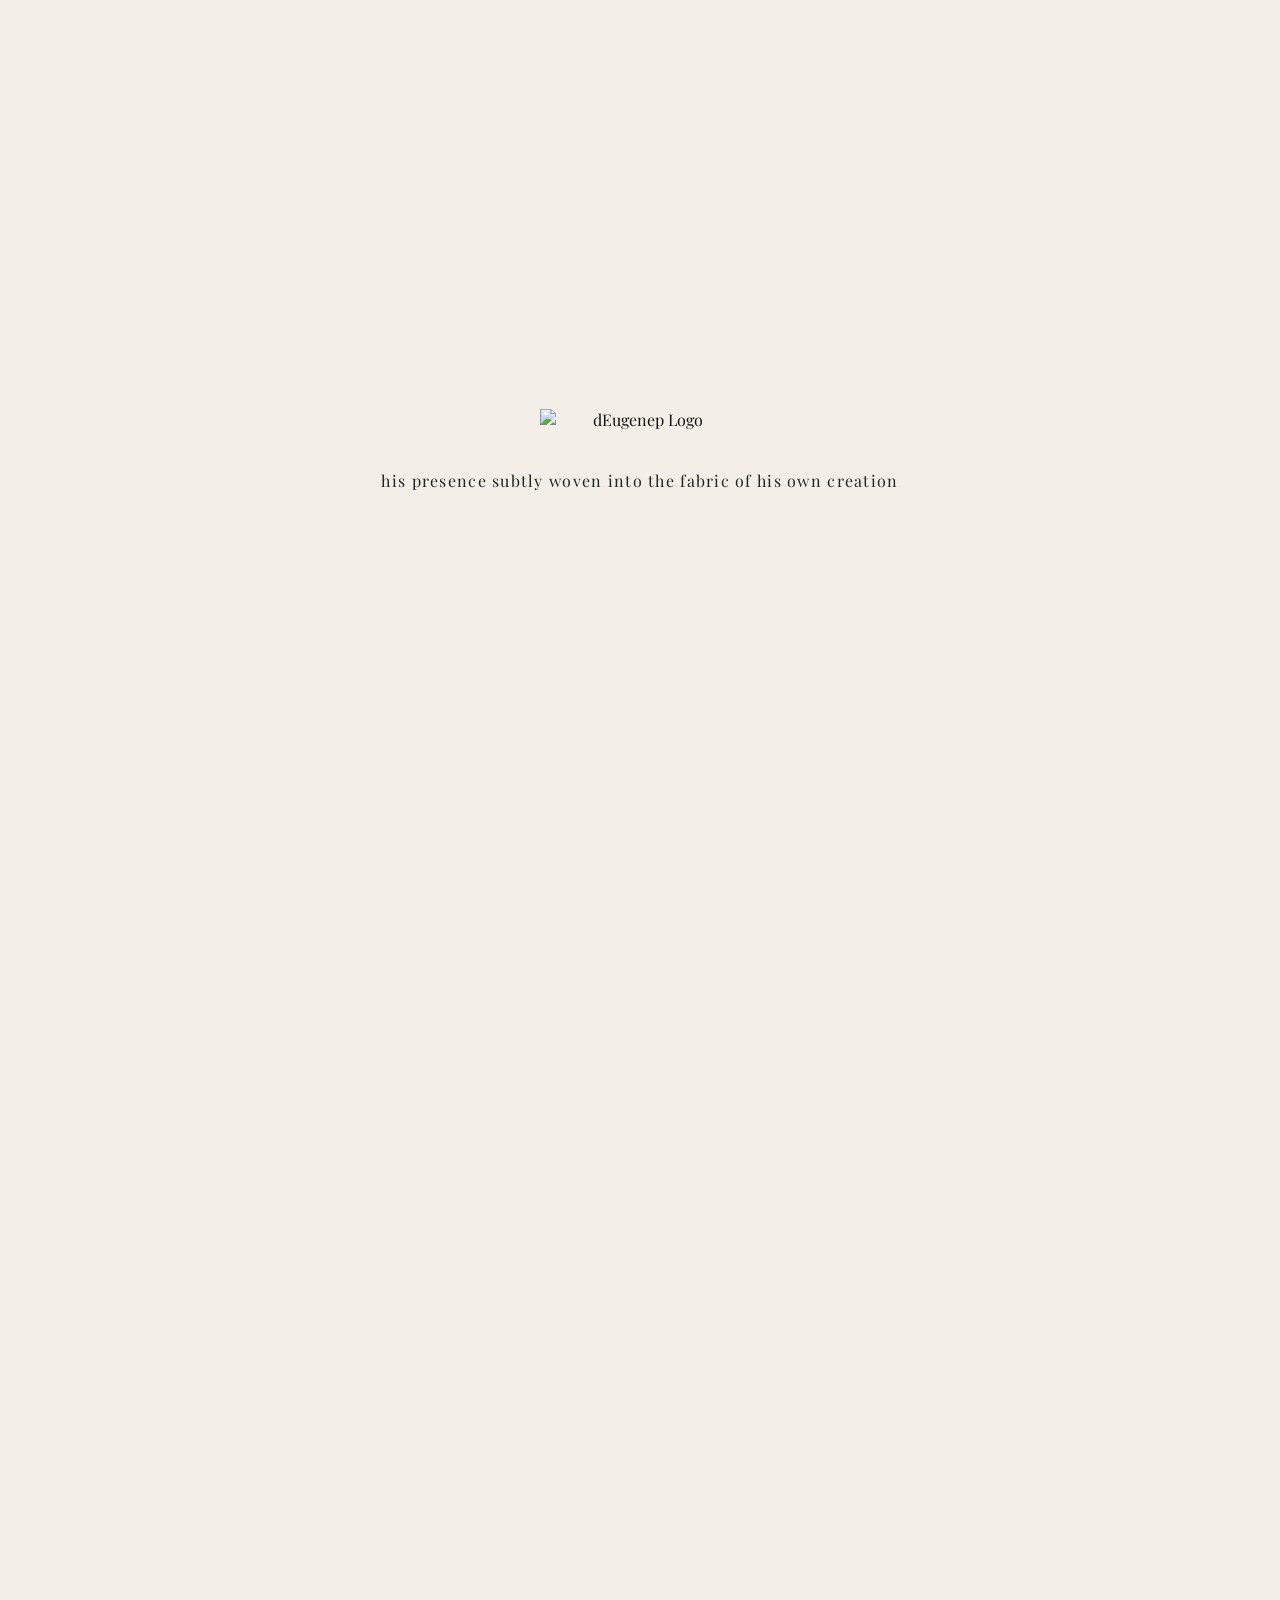
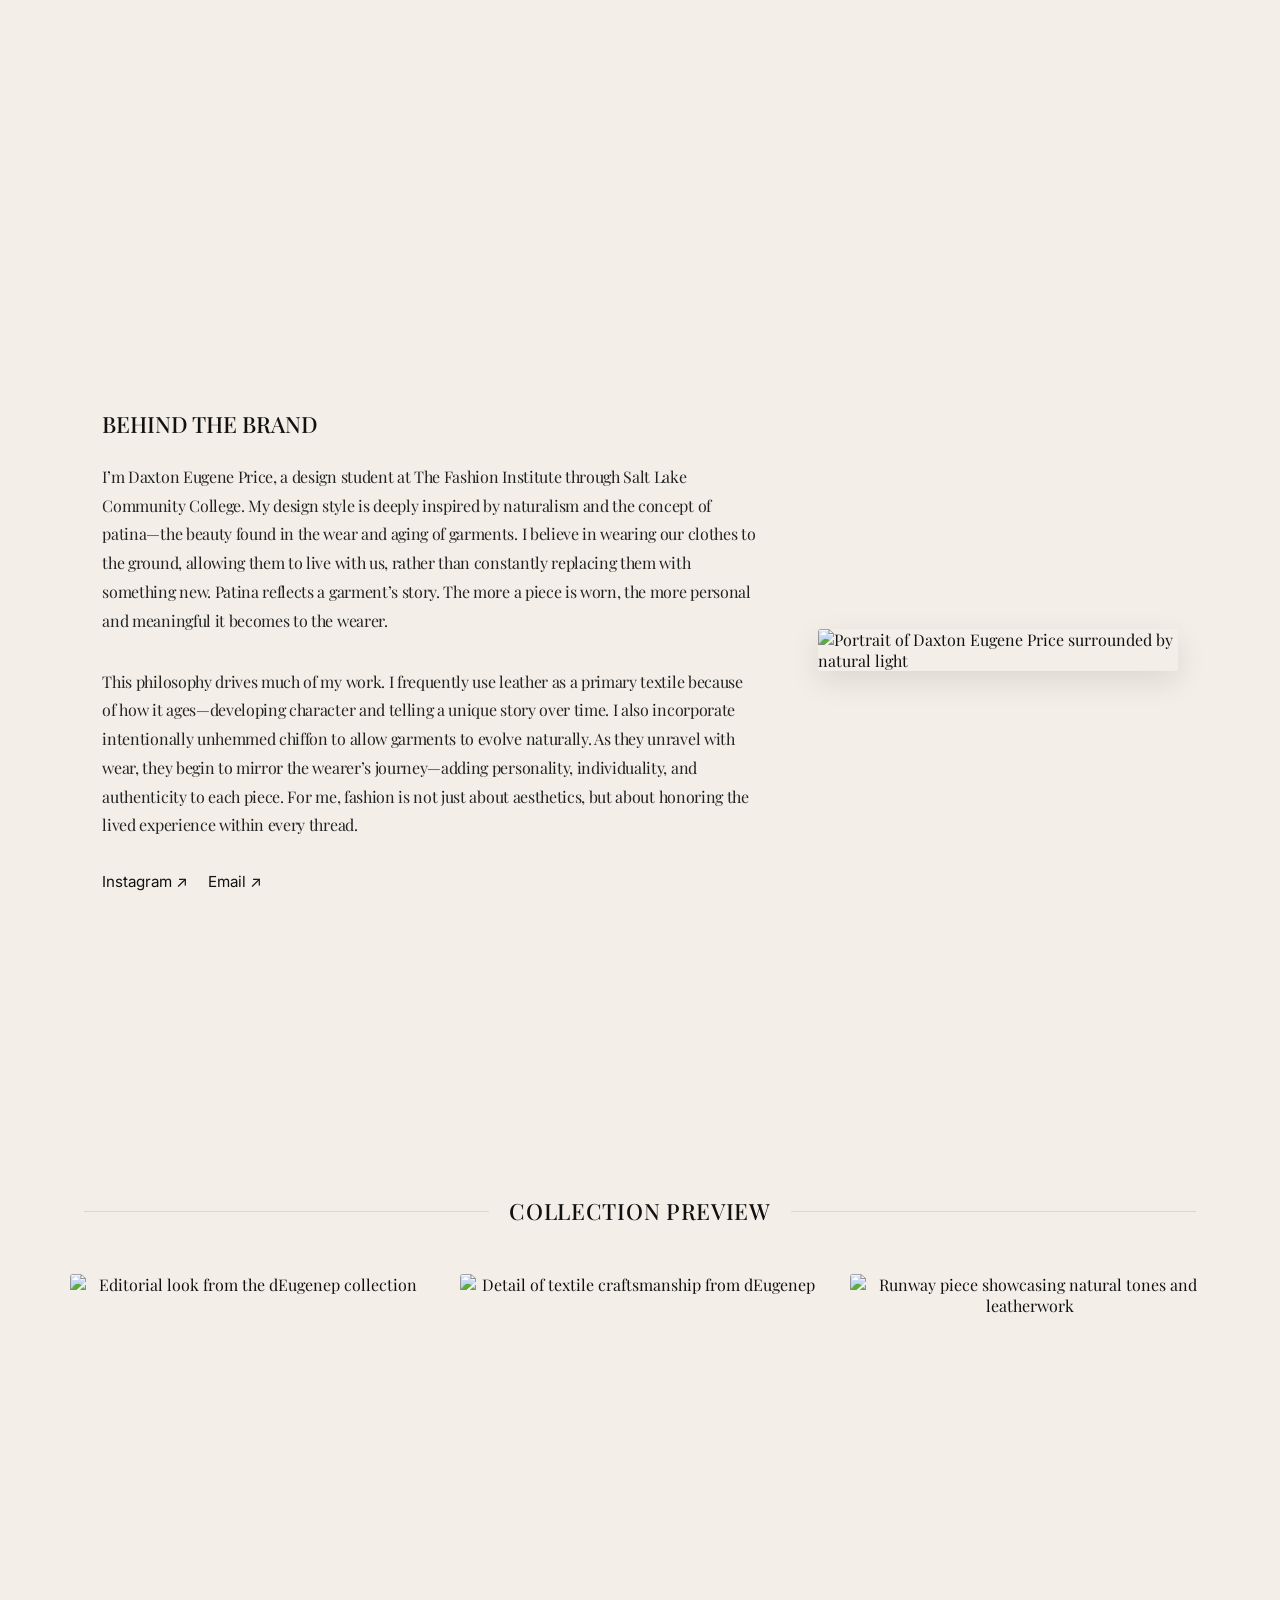
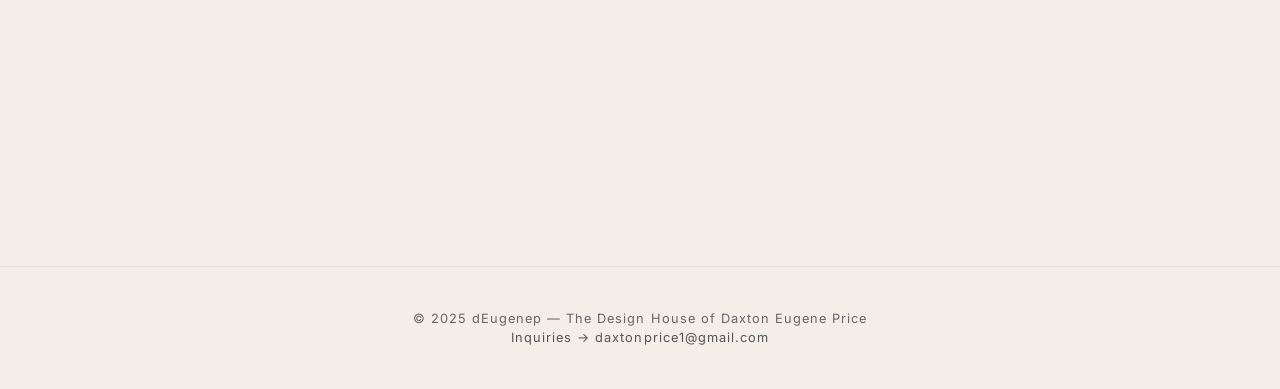
==== index.html @ 85605171 "Update root index.html with site content Updated HTML structure and added meta tags for better SEO a" ====
<!DOCTYPE html>
<html lang="en">
<head>
  <meta charset="UTF-8" />
  <meta name="viewport" content="width=device-width, initial-scale=1.0" />
  <title>dEugenep — The Design House of Daxton Eugene Price</title>
  <meta name="description" content="The design house of Daxton Eugene Price — where naturalism, craftsmanship, and the patina of time define modern fashion." />

  <!-- Load Didot-style font -->
  <link href="https://fonts.googleapis.com/css2?family=Playfair+Display:wght@400;500;600&family=Inter:wght@300;400&display=swap" rel="stylesheet">

  <style>
    * { margin: 0; padding: 0; box-sizing: border-box; scroll-behavior: smooth; }

    body {
      background-color: #f3efe8;
      color: #111;
      font-family: 'Playfair Display', serif;
      overflow-x: hidden;
    }

    section {
      width: 100%;
      display: flex;
      flex-direction: column;
      justify-content: center;
      align-items: center;
      text-align: center;
      transition: opacity 1.2s ease;
    }

    /* Floating Logo */
    .floating-logo {
      position: fixed;
      top: 25px;
      left: 40px;
      width: 70px;
      height: auto;
      opacity: 0;
      transition: opacity 1s ease;
      z-index: 50;
    }
    .floating-logo.visible { opacity: 1; }

    /* Intro Section */
    .intro {
      height: 100vh;
      background-color: #f3efe8;
      position: relative;
    }
    .logo {
      width: 200px;
      height: auto;
      margin-bottom: 2.5rem;
      opacity: 0;
      animation: fadeIn 2s ease forwards;
      animation-delay: 0.3s;
    }
    .tagline {
      font-size: 1rem;
      letter-spacing: 0.08em;
      color: #222;
      opacity: 0;
      animation: fadeIn 2s ease forwards;
      animation-delay: 1s;
      text-transform: lowercase;
    }

    @keyframes fadeIn {
      0% { opacity: 0; transform: translateY(10px); }
      100% { opacity: 1; transform: translateY(0); }
    }

    /* Scroll Arrow */
    .scroll-indicator {
      position: absolute;
      bottom: 2rem;
      font-size: 1.3rem;
      color: #888;
      opacity: 0;
      animation: arrowFade 6s ease-in-out infinite;
    }
    @keyframes arrowFade {
      0%, 100% { opacity: 0; transform: translateY(0); }
      50% { opacity: 1; transform: translateY(10px); }
    }

    /* Transition Image Section */
    .transition-photo {
      background: url('dax-1.jpeg') center/cover no-repeat fixed;
      height: 100vh;
      opacity: 0;
      animation: fadeImage 2s ease forwards;
      animation-delay: 2s;
    }
    @keyframes fadeImage {
      from { opacity: 0; }
      to { opacity: 1; }
    }

    /* Profile Section */
    .profile {
      background-color: #f3efe8;
      display: flex;
      flex-direction: row;
      justify-content: center;
      align-items: center;
      gap: 60px;
      padding: 6rem 8%;
      min-height: 100vh;
      text-align: left;
      opacity: 0;
      transform: translateY(40px);
      transition: opacity 1.2s ease, transform 1.2s ease;
    }
    .profile.visible {
      opacity: 1;
      transform: translateY(0);
    }
    .profile img {
      width: 360px;
      height: auto;
      border-radius: 3px;
      box-shadow: 0 10px 30px rgba(0,0,0,0.1);
    }
    .profile-text {
      flex: 1;
    }
    .profile h2 {
      font-weight: 500;
      font-size: 1.4rem;
      margin-bottom: 1.5rem;
      text-transform: uppercase;
    }
    .profile p {
      font-size: 1rem;
      line-height: 1.8;
      color: #222;
      max-width: 700px;
      margin-bottom: 2rem;
      letter-spacing: -0.02em;
    }

    /* Collection Preview */
    .collection {
      background-color: #f3efe8;
      padding: 6rem 4rem;
      text-align: center;
    }

    .collection-title {
      display: flex;
      align-items: center;
      justify-content: center;
      width: 100%;
      margin-bottom: 3rem;
      opacity: 0;
      transform: translateY(20px);
      transition: opacity 1s ease, transform 1s ease;
    }

    .collection-title.visible {
      opacity: 1;
      transform: translateY(0);
    }

    .collection-title::before,
    .collection-title::after {
      content: "";
      flex: 1;
      height: 1px;
      background-color: rgba(0,0,0,0.1);
      margin: 0 20px;
    }

    .collection-title h2 {
      font-weight: 500;
      font-size: 1.4rem;
      text-transform: uppercase;
      letter-spacing: 0.03em;
    }

    .collection-gallery {
      display: flex;
      gap: 30px;
      justify-content: center;
      overflow-x: auto;
      scroll-snap-type: x mandatory;
      padding-bottom: 1rem;
    }
    .collection-gallery::-webkit-scrollbar {
      display: none;
    }
    .collection-gallery img {
      width: 360px;
      height: 480px;
      object-fit: cover;
      border-radius: 3px;
      scroll-snap-align: start;
      transition: transform 0.6s ease, box-shadow 0.6s ease;
    }
    .collection-gallery img:hover {
      transform: scale(1.02);
      box-shadow: 0 10px 25px rgba(0,0,0,0.15);
    }

    /* Links */
    .links {
      margin-top: 1rem;
      font-family: 'Inter', sans-serif;
      font-size: 0.95rem;
    }
    .links a {
      color: #111;
      text-decoration: none;
      margin-right: 1rem;
      position: relative;
      padding-bottom: 2px;
      transition: color 0.3s ease;
    }
    .links a::after {
      content: "";
      position: absolute;
      left: 0;
      bottom: 0;
      width: 0%;
      height: 1px;
      background-color: #111;
      transition: width 0.4s ease;
    }
    .links a:hover::after {
      width: 100%;
    }

    /* Footer */
    footer {
      text-align: center;
      font-size: 0.8rem;
      color: #666;
      padding: 2.5rem 0;
      font-family: 'Inter', sans-serif;
      letter-spacing: 0.08em;
      border-top: 1px solid rgba(0,0,0,0.05);
    }
    footer p {
      margin: 4px 0;
    }

    @media (max-width: 800px) {
      .profile {
        flex-direction: column;
        text-align: center;
      }
      .profile img {
        width: 70%;
        margin-bottom: 2rem;
      }
      .collection-gallery img {
        width: 280px;
        height: 380px;
      }
    }
  </style>
</head>

<body>

  <!-- Floating Logo -->
  <img src="deugenep-logo.png" alt="dEugenep Logo" class="floating-logo" id="floatingLogo" />

  <!-- Intro -->
  <section class="intro">
    <img src="deugenep-logo.png" alt="dEugenep Logo" class="logo" />
    <p class="tagline">his presence subtly woven into the fabric of his own creation</p>
    <div class="scroll-indicator">↓</div>
  </section>

  <!-- Transition Image -->
  <section class="transition-photo"></section>

  <!-- Profile -->
  <section class="profile" id="profileSection">
    <div class="profile-text">
      <h2>Behind the Brand</h2>
      <p>
        I’m Daxton Eugene Price, a design student at The Fashion Institute through Salt Lake Community College. My design style is deeply inspired by naturalism and the concept of patina—the beauty found in the wear and aging of garments. I believe in wearing our clothes to the ground, allowing them to live with us, rather than constantly replacing them with something new. Patina reflects a garment’s story. The more a piece is worn, the more personal and meaningful it becomes to the wearer.
      </p>
      <p>
        This philosophy drives much of my work. I frequently use leather as a primary textile because of how it ages—developing character and telling a unique story over time. I also incorporate intentionally unhemmed chiffon to allow garments to evolve naturally. As they unravel with wear, they begin to mirror the wearer’s journey—adding personality, individuality, and authenticity to each piece. For me, fashion is not just about aesthetics, but about honoring the lived experience within every thread.
      </p>
      <div class="links">
        <a href="https://www.instagram.com/deugenep/" target="_blank">Instagram ↗</a>
        <a href="mailto:daxtonprice1@gmail.com">Email ↗</a>
      </div>
    </div>
    <img src="dax-2.jpg" alt="Portrait of Daxton Eugene Price surrounded by natural light" />
  </section>

  <!-- Collection Preview -->
  <section class="collection">
    <div class="collection-title" id="collectionTitle">
      <h2>Collection Preview</h2>
    </div>
    <div class="collection-gallery">
      <img src="collection1.jpg" alt="Editorial look from the dEugenep collection" />
      <img src="collection2.jpg" alt="Detail of textile craftsmanship from dEugenep" />
      <img src="collection3.jpg" alt="Runway piece showcasing natural tones and leatherwork" />
    </div>
  </section>

  <!-- Footer -->
  <footer>
    <p>© 2025 dEugenep — The Design House of Daxton Eugene Price</p>
    <p><a href="mailto:daxtonprice1@gmail.com" style="color:#555; text-decoration:none;">Inquiries → daxtonprice1@gmail.com</a></p>
  </footer>

  <script>
    const floatingLogo = document.getElementById('floatingLogo');
    const profileSection = document.getElementById('profileSection');
    const collectionTitle = document.getElementById('collectionTitle');

    window.addEventListener('scroll', () => {
      if (window.scrollY > window.innerHeight * 0.6) {
        floatingLogo.classList.add('visible');
      } else {
        floatingLogo.classList.remove('visible');
      }

      const rect = profileSection.getBoundingClientRect();
      if (rect.top < window.innerHeight - 150) {
        profileSection.classList.add('visible');
      }

      const collectionRect = collectionTitle.getBoundingClientRect();
      if (collectionRect.top < window.innerHeight - 150) {
        collectionTitle.classList.add('visible');
      }
    });
  </script>

</body>
</html>
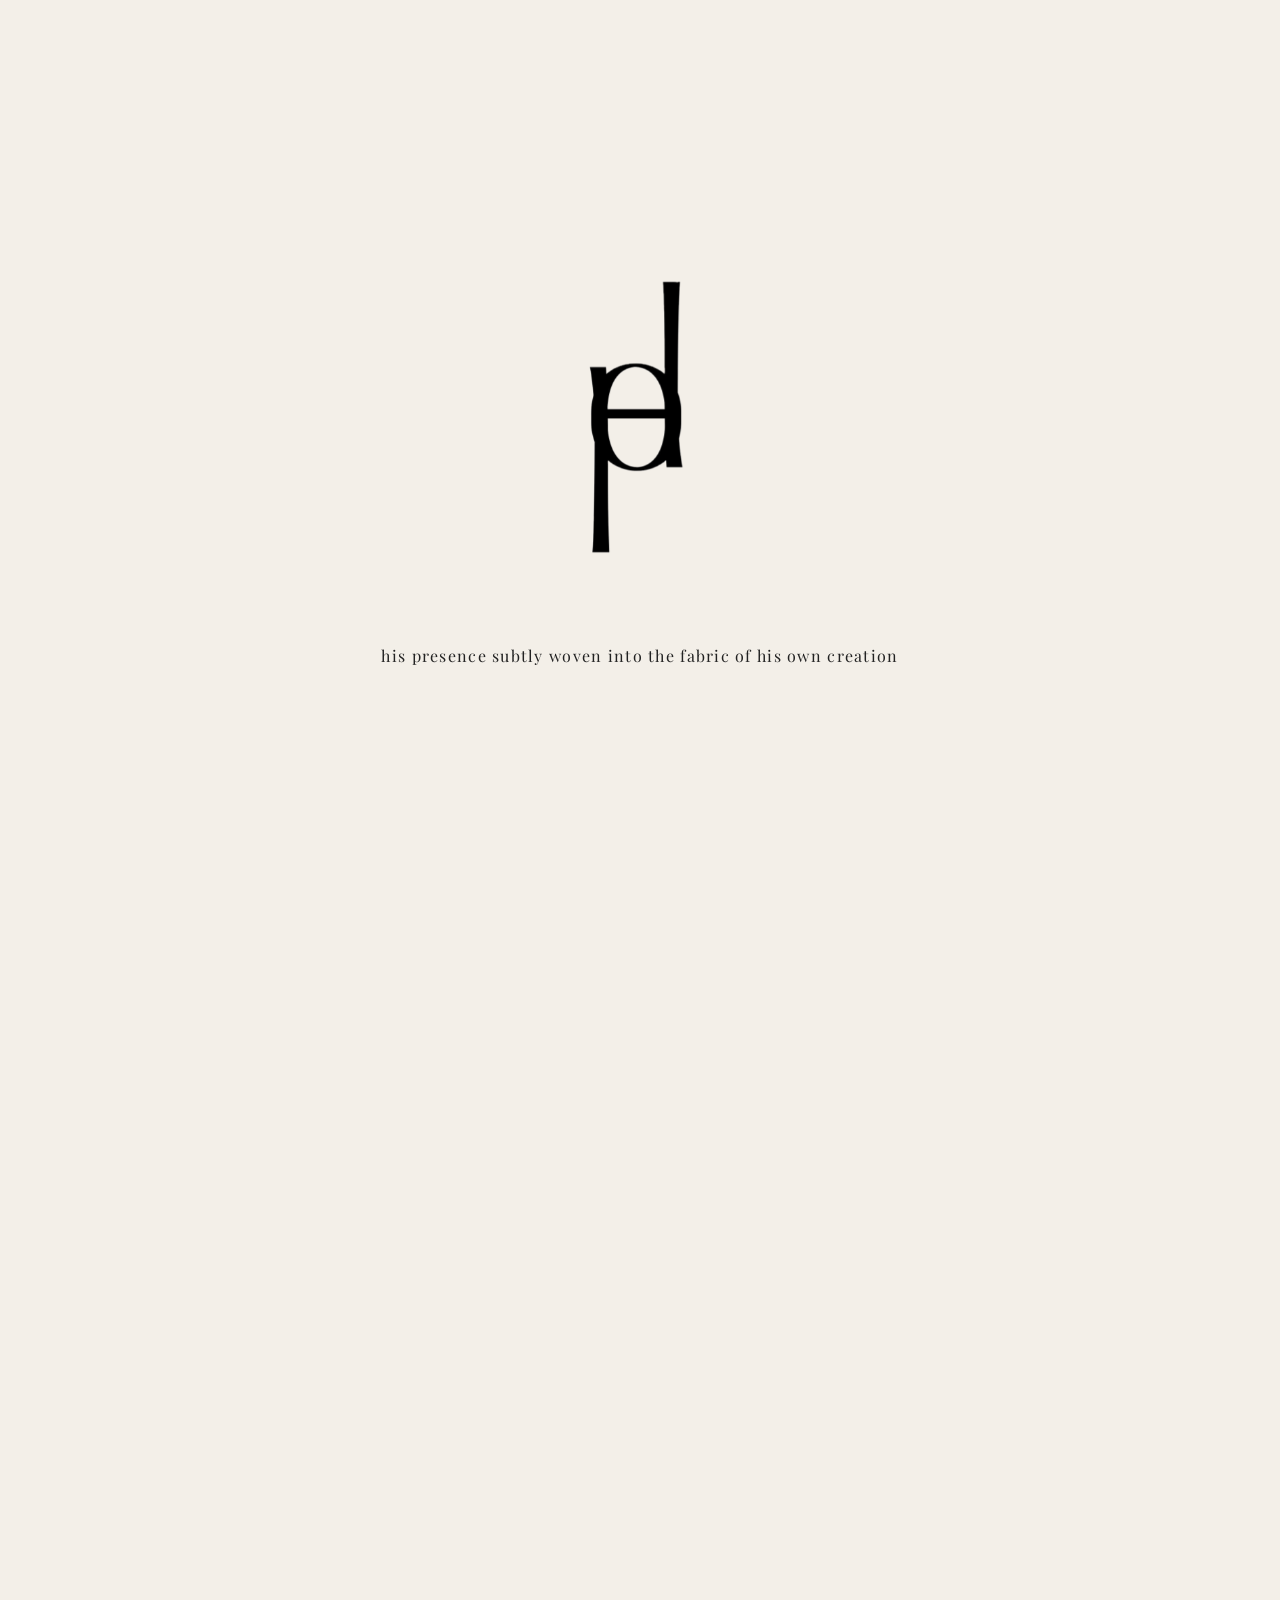
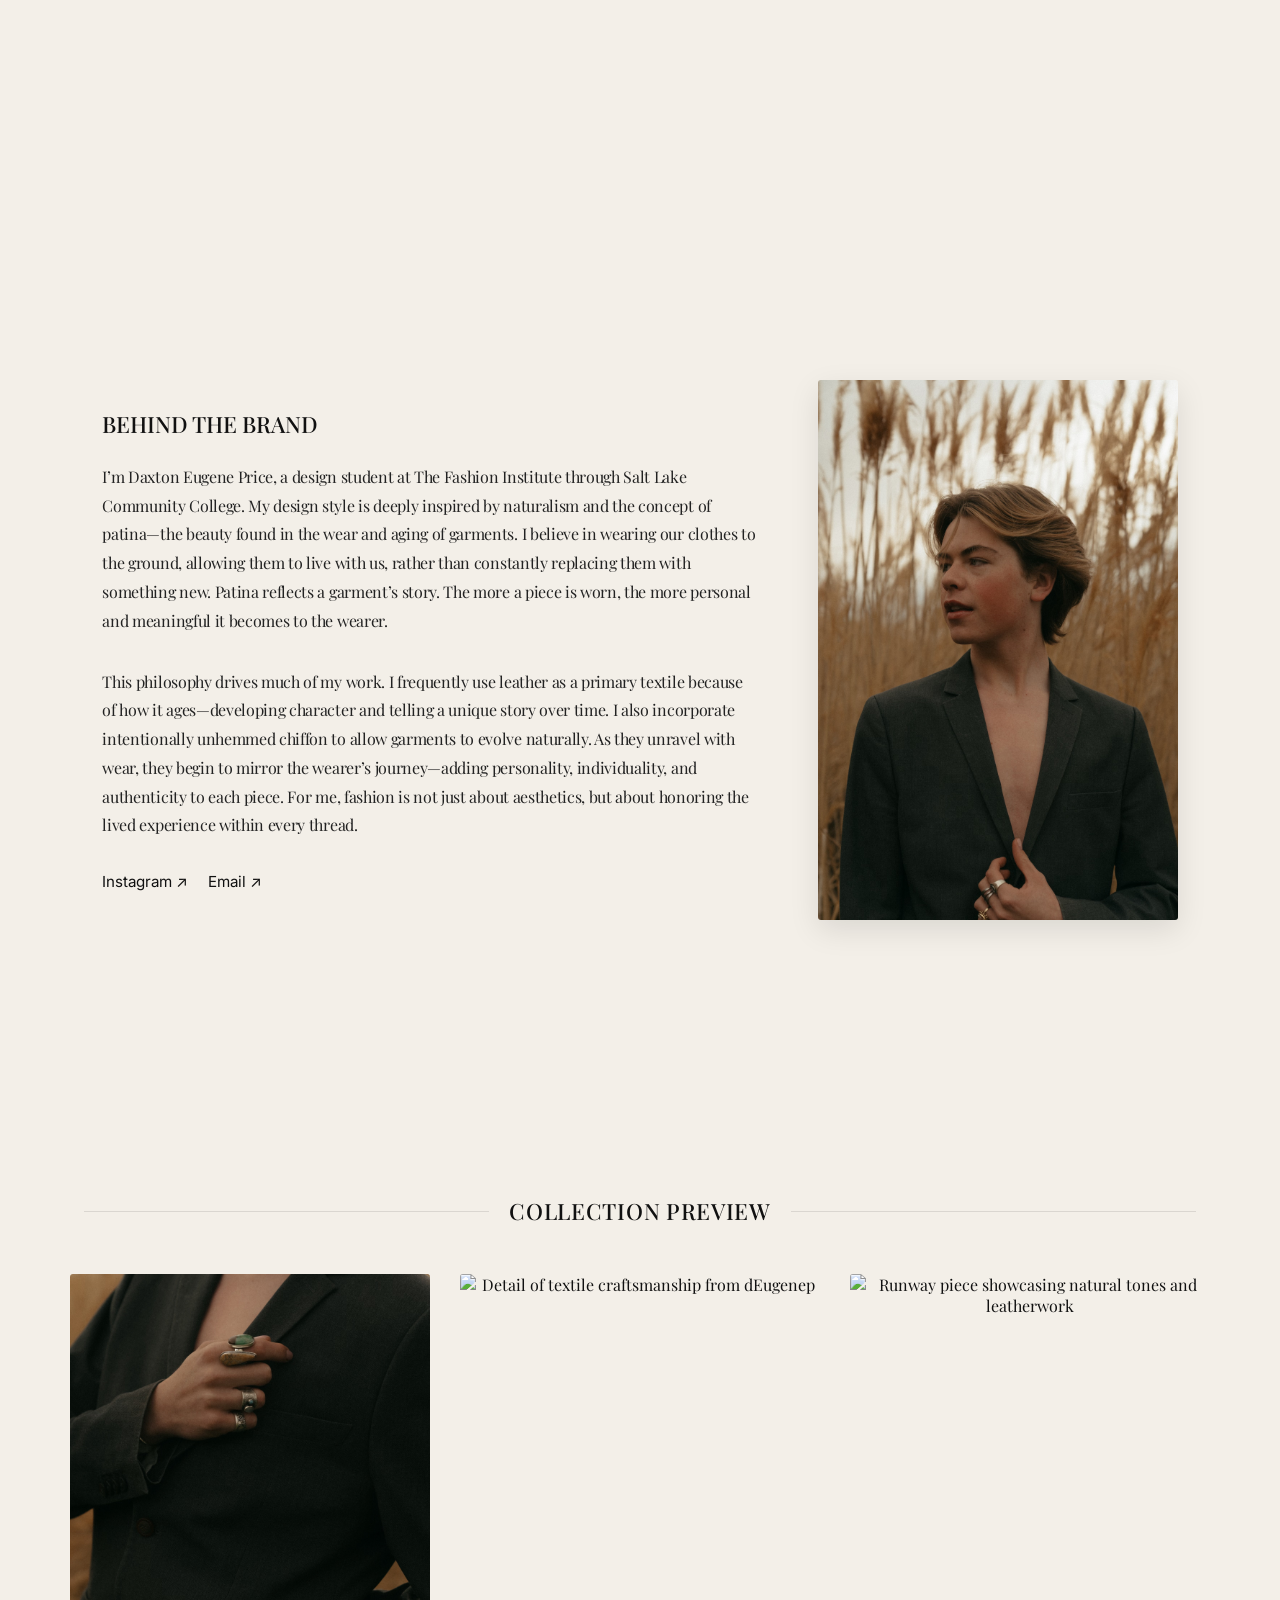
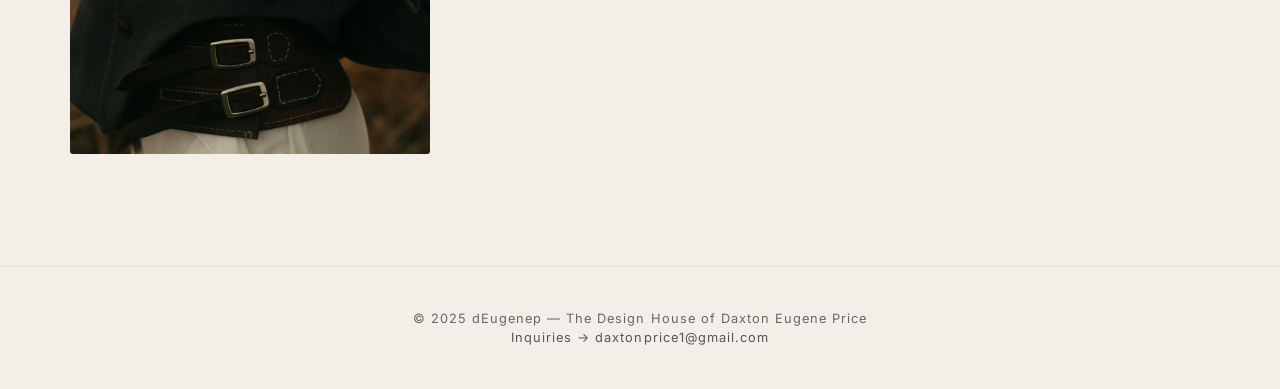
==== commit f67dbe0d: "Update image paths to include 'deugenep/' prefix" ====
--- a/index.html
+++ b/index.html
@@ -87,7 +87,7 @@
 
     /* Transition Image Section */
     .transition-photo {
-      background: url('dax-1.jpeg') center/cover no-repeat fixed;
+      background: url('deugenep/dax-1.jpeg') center/cover no-repeat fixed;
       height: 100vh;
       opacity: 0;
       animation: fadeImage 2s ease forwards;
@@ -266,11 +266,11 @@
 <body>
 
   <!-- Floating Logo -->
-  <img src="deugenep-logo.png" alt="dEugenep Logo" class="floating-logo" id="floatingLogo" />
+  <img src="deugenep/deugenep-logo.png" alt="dEugenep Logo" class="floating-logo" id="floatingLogo" />
 
   <!-- Intro -->
   <section class="intro">
-    <img src="deugenep-logo.png" alt="dEugenep Logo" class="logo" />
+    <img src="deugenep/deugenep-logo.png" alt="dEugenep Logo" class="logo" />
     <p class="tagline">his presence subtly woven into the fabric of his own creation</p>
     <div class="scroll-indicator">↓</div>
   </section>
@@ -293,7 +293,7 @@
         <a href="mailto:daxtonprice1@gmail.com">Email ↗</a>
       </div>
     </div>
-    <img src="dax-2.jpg" alt="Portrait of Daxton Eugene Price surrounded by natural light" />
+    <img src="deugenep/dax-2.jpg" alt="Portrait of Daxton Eugene Price surrounded by natural light" />
   </section>
 
   <!-- Collection Preview -->
@@ -302,9 +302,9 @@
       <h2>Collection Preview</h2>
     </div>
     <div class="collection-gallery">
-      <img src="collection1.jpg" alt="Editorial look from the dEugenep collection" />
-      <img src="collection2.jpg" alt="Detail of textile craftsmanship from dEugenep" />
-      <img src="collection3.jpg" alt="Runway piece showcasing natural tones and leatherwork" />
+      <img src="deugenep/collection1.jpg" alt="Editorial look from the dEugenep collection" />
+      <img src="deugenep/" alt="Detail of textile craftsmanship from dEugenep" />
+      <img src="deugenep/collection3.jpg" alt="Runway piece showcasing natural tones and leatherwork" />
     </div>
   </section>
 
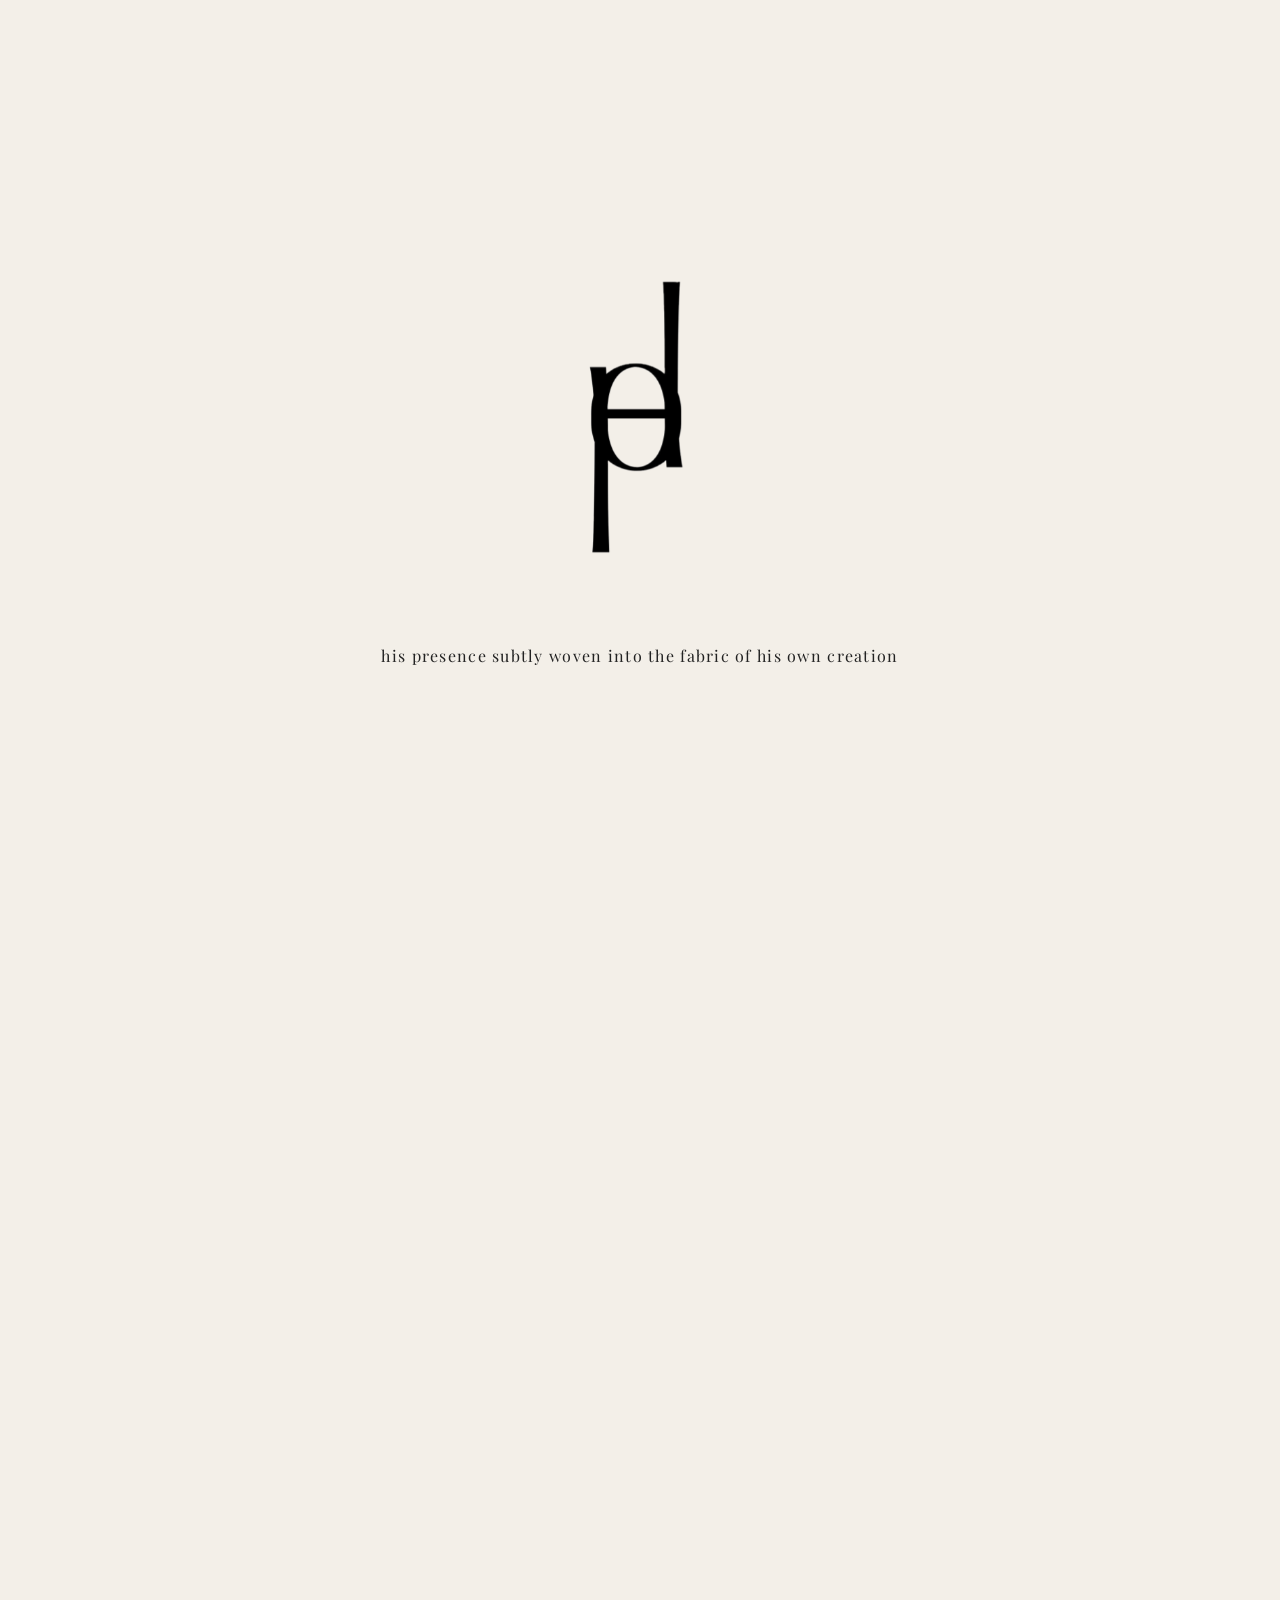
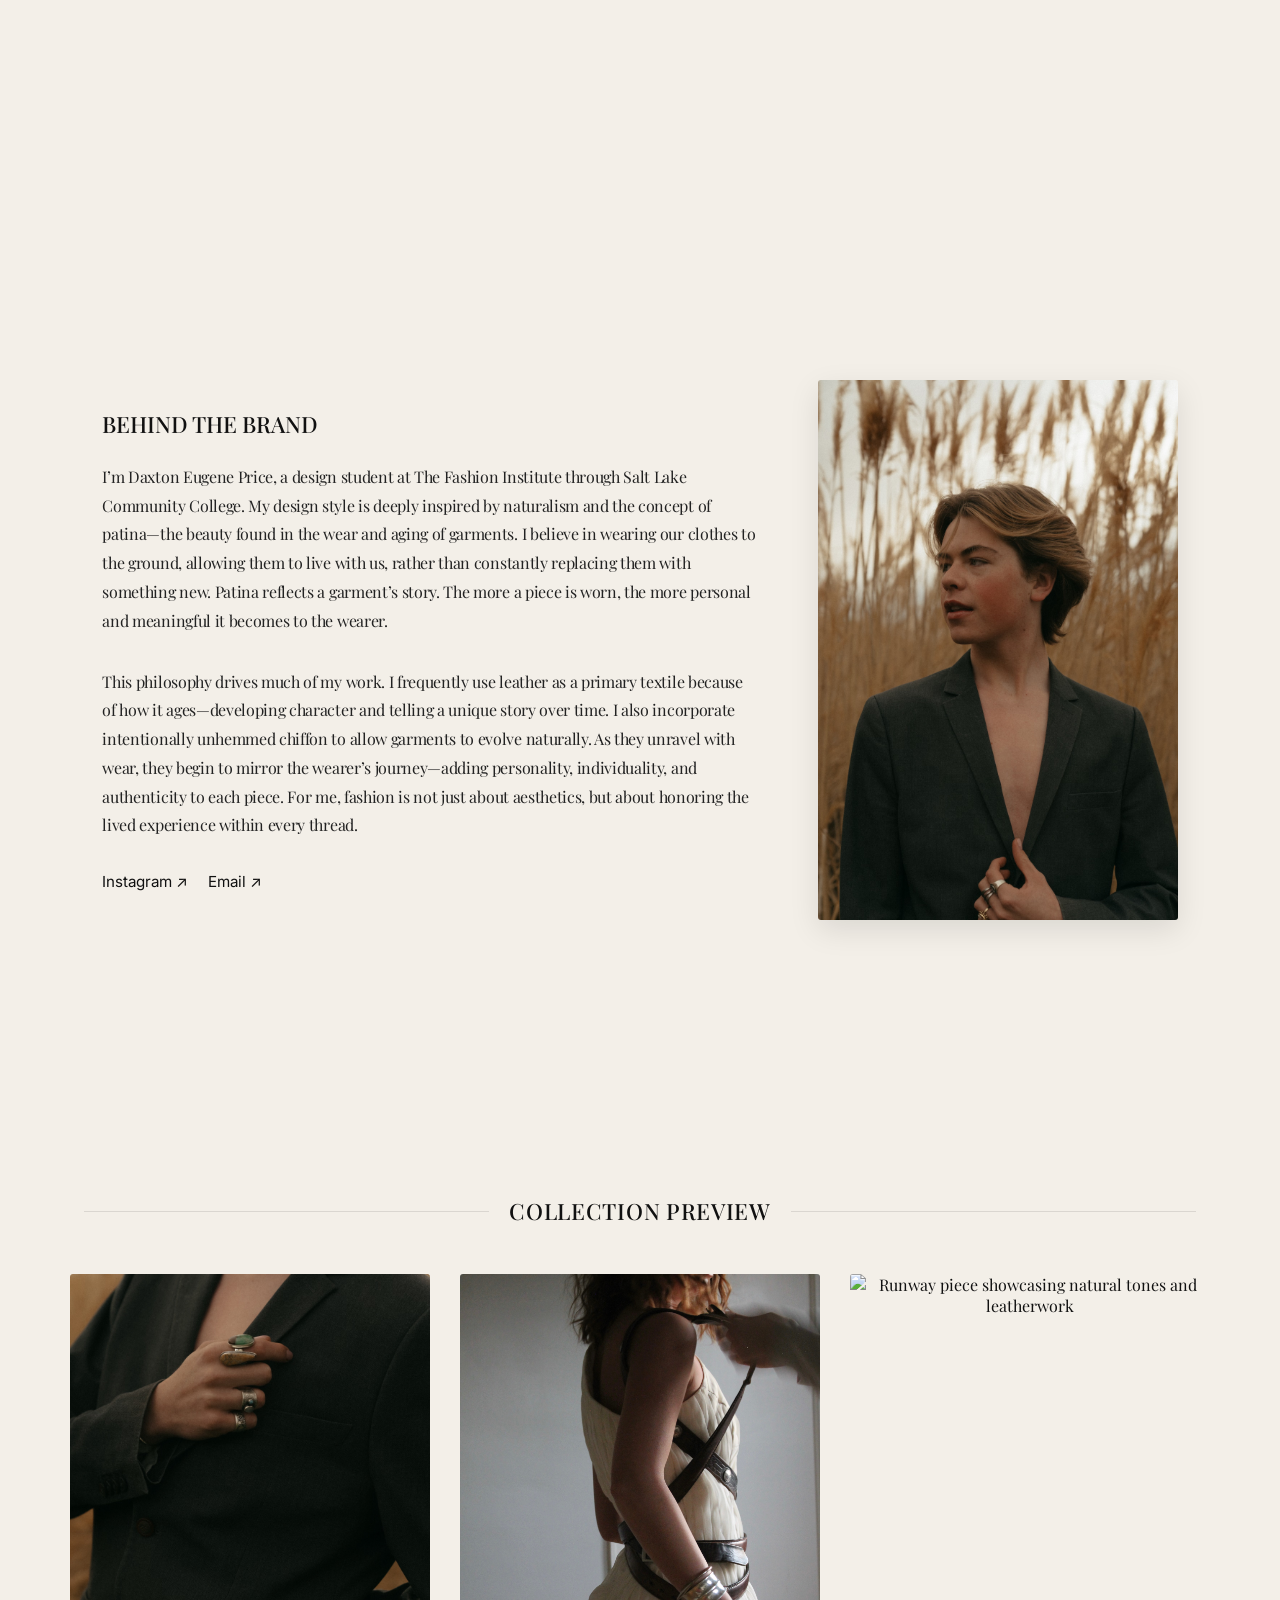
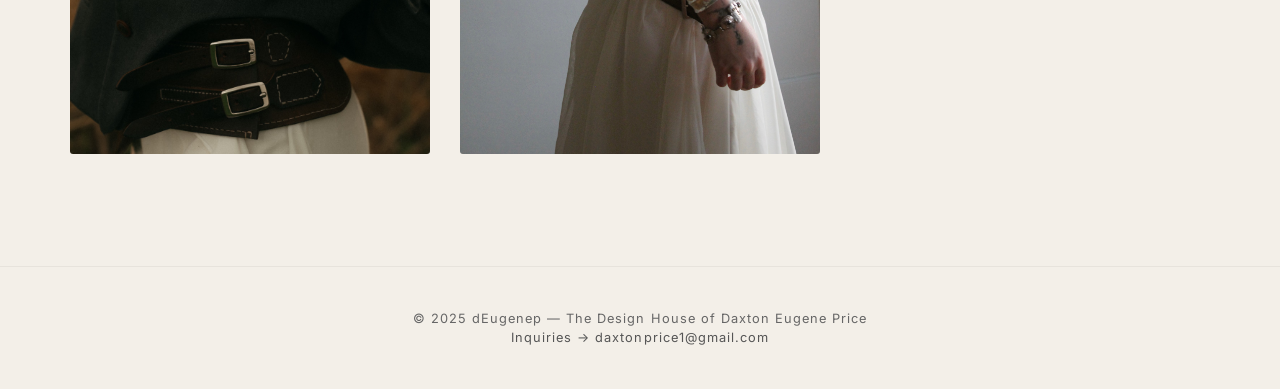
==== commit 93e5a774: "Fix image paths and update root index.html" ====
--- a/index.html
+++ b/index.html
@@ -303,7 +303,7 @@
     </div>
     <div class="collection-gallery">
       <img src="deugenep/collection1.jpg" alt="Editorial look from the dEugenep collection" />
-      <img src="deugenep/" alt="Detail of textile craftsmanship from dEugenep" />
+      <img src="deugenep/collection2.jpg" alt="Detail of textile craftsmanship from dEugenep" />
       <img src="deugenep/collection3.jpg" alt="Runway piece showcasing natural tones and leatherwork" />
     </div>
   </section>
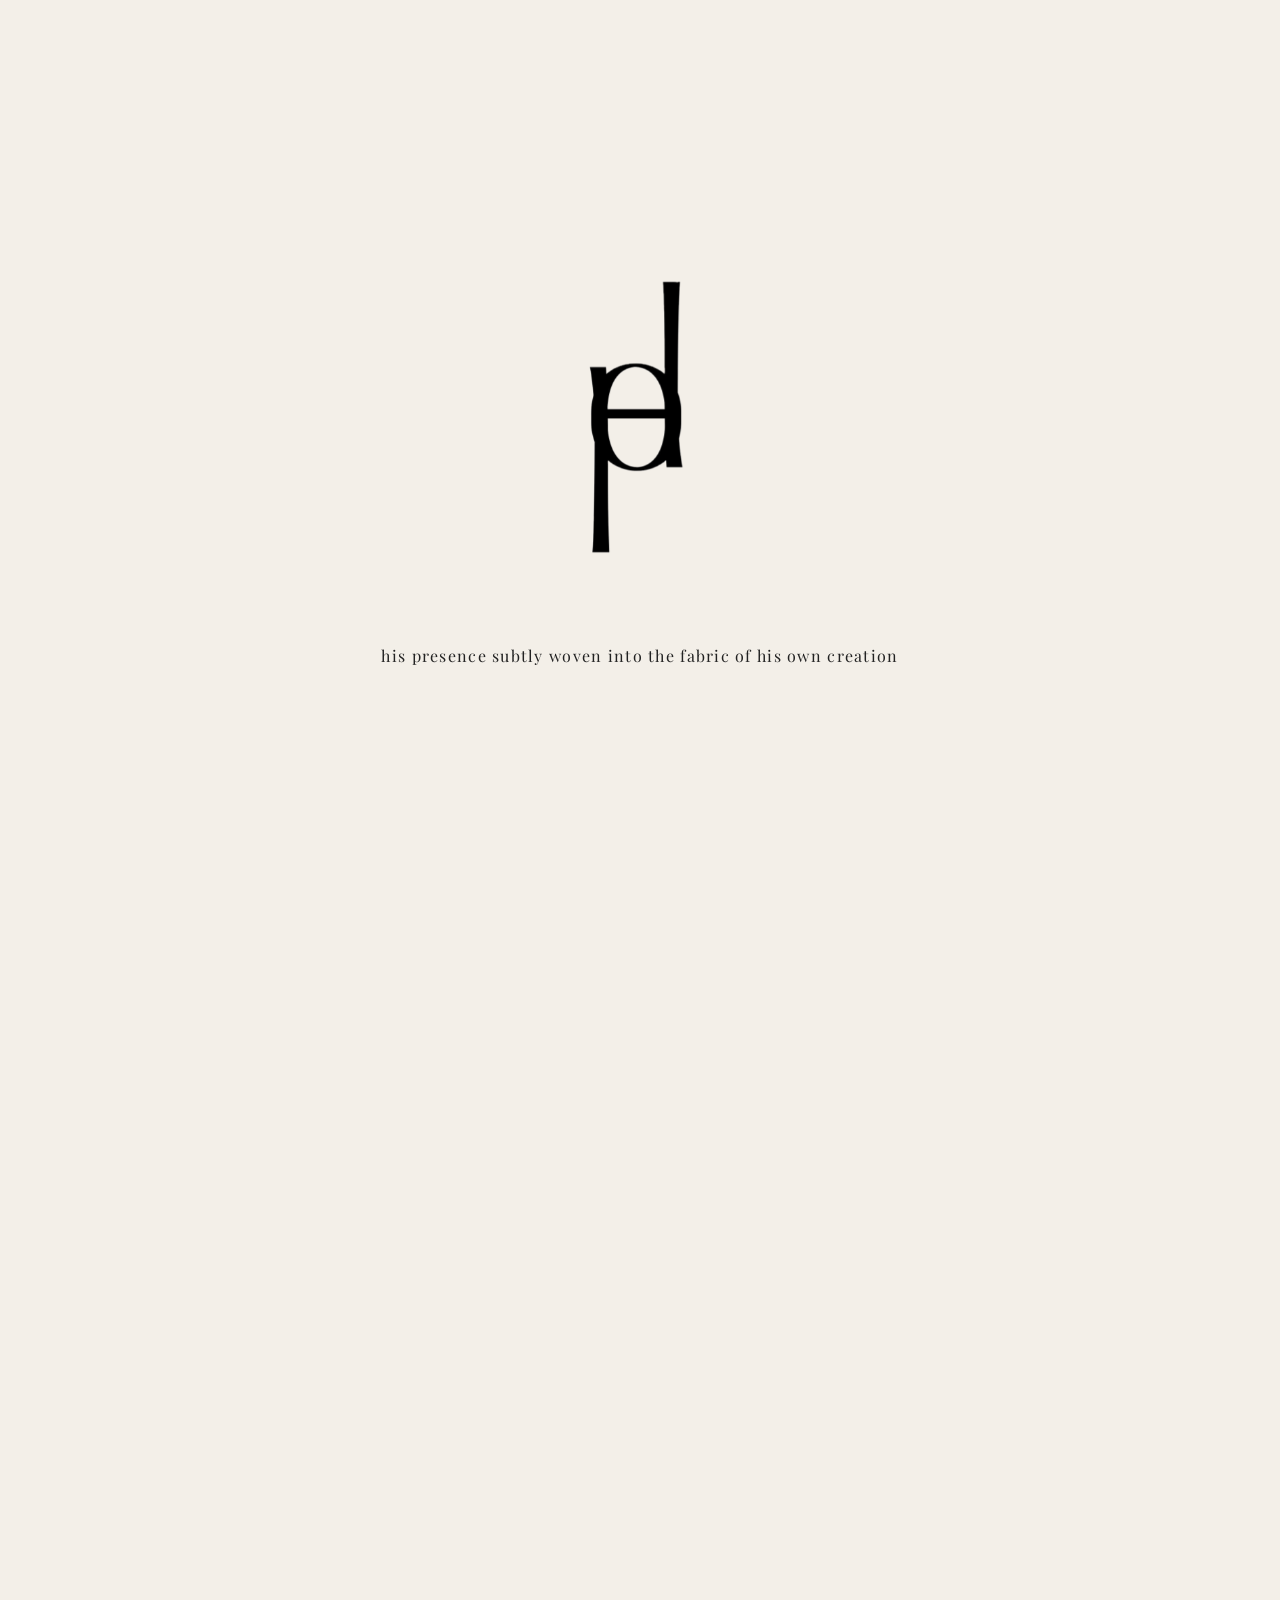
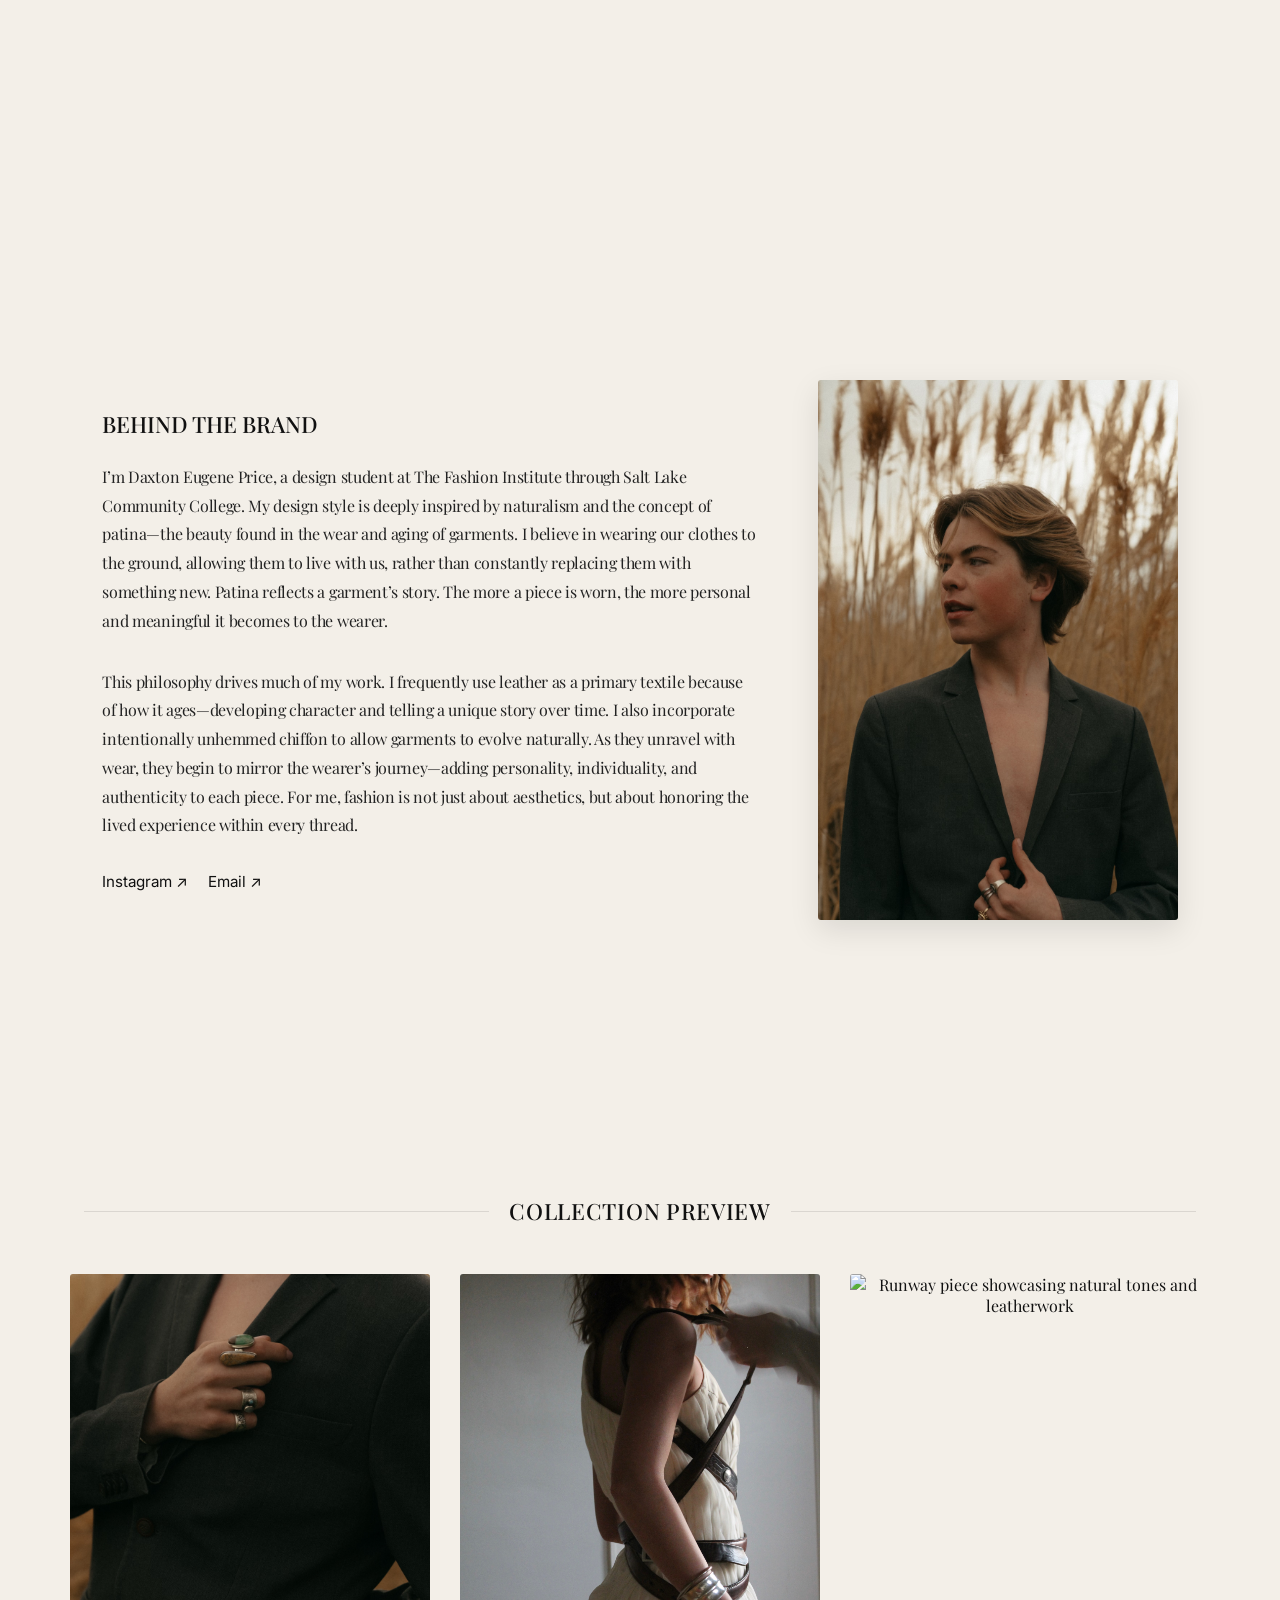
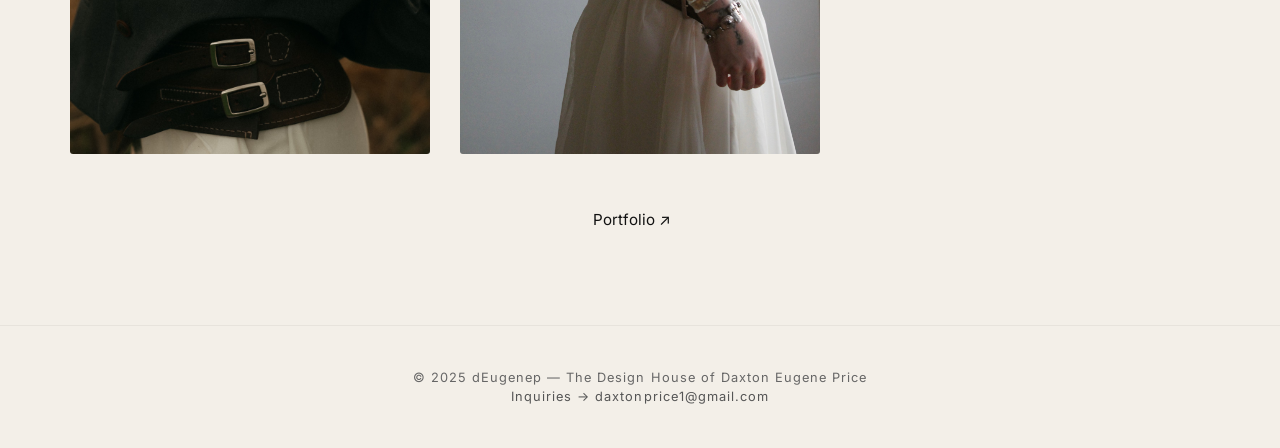
==== commit fcd11b29: "Add portfolio link to index.html" ====
--- a/index.html
+++ b/index.html
@@ -306,6 +306,13 @@
       <img src="deugenep/collection2.jpg" alt="Detail of textile craftsmanship from dEugenep" />
       <img src="deugenep/collection3.jpg" alt="Runway piece showcasing natural tones and leatherwork" />
     </div>
+    <div class="links" style="margin-top: 2.5rem;">
+  <a href="https://www.canva.com/design/DAG7jMgkJzU/nuHQ1za8_4TUCc5YUQ79lA/view?utm_content=DAG7jMgkJzU&utm_campaign=designshare&utm_medium=link2&utm_source=uniquelinks&utlId=h201fb4d1cc"
+     target="_blank"
+     rel="noopener noreferrer">
+    Portfolio ↗
+  </a>
+</div>
   </section>
 
   <!-- Footer -->
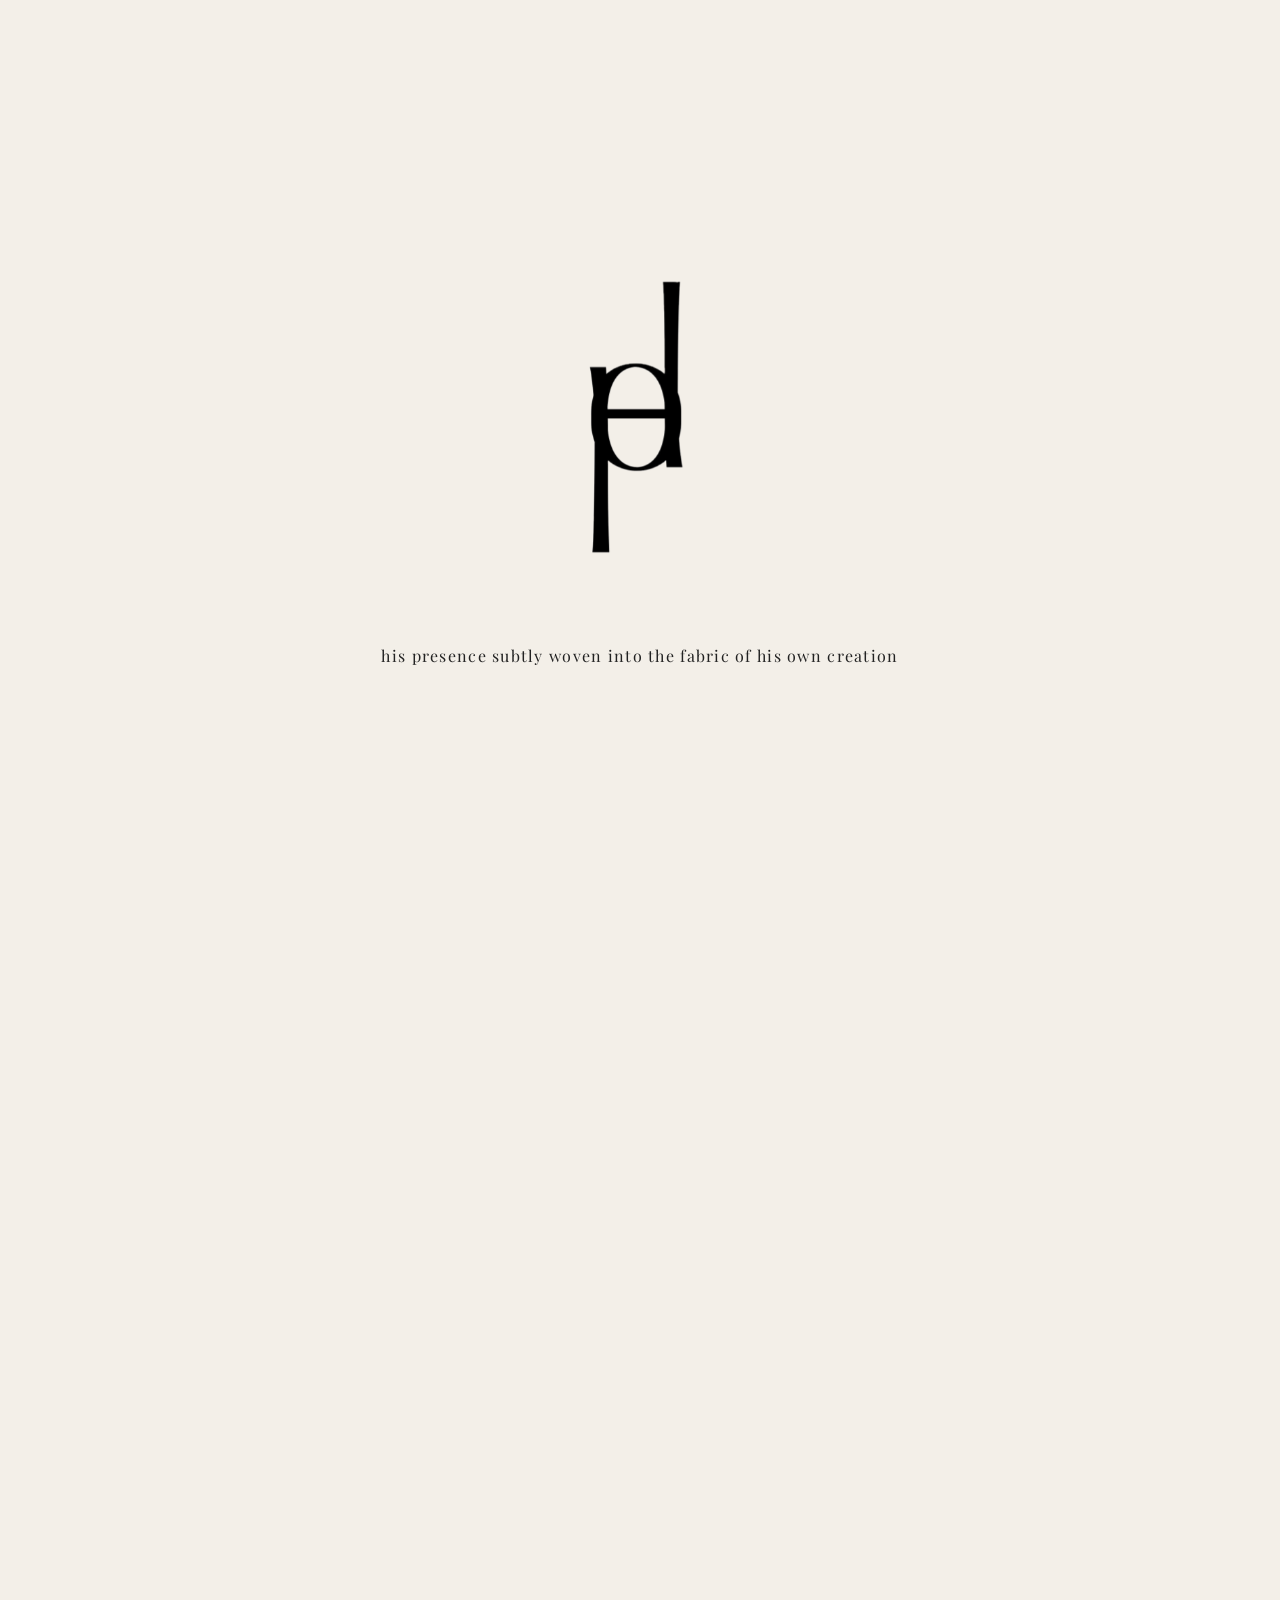
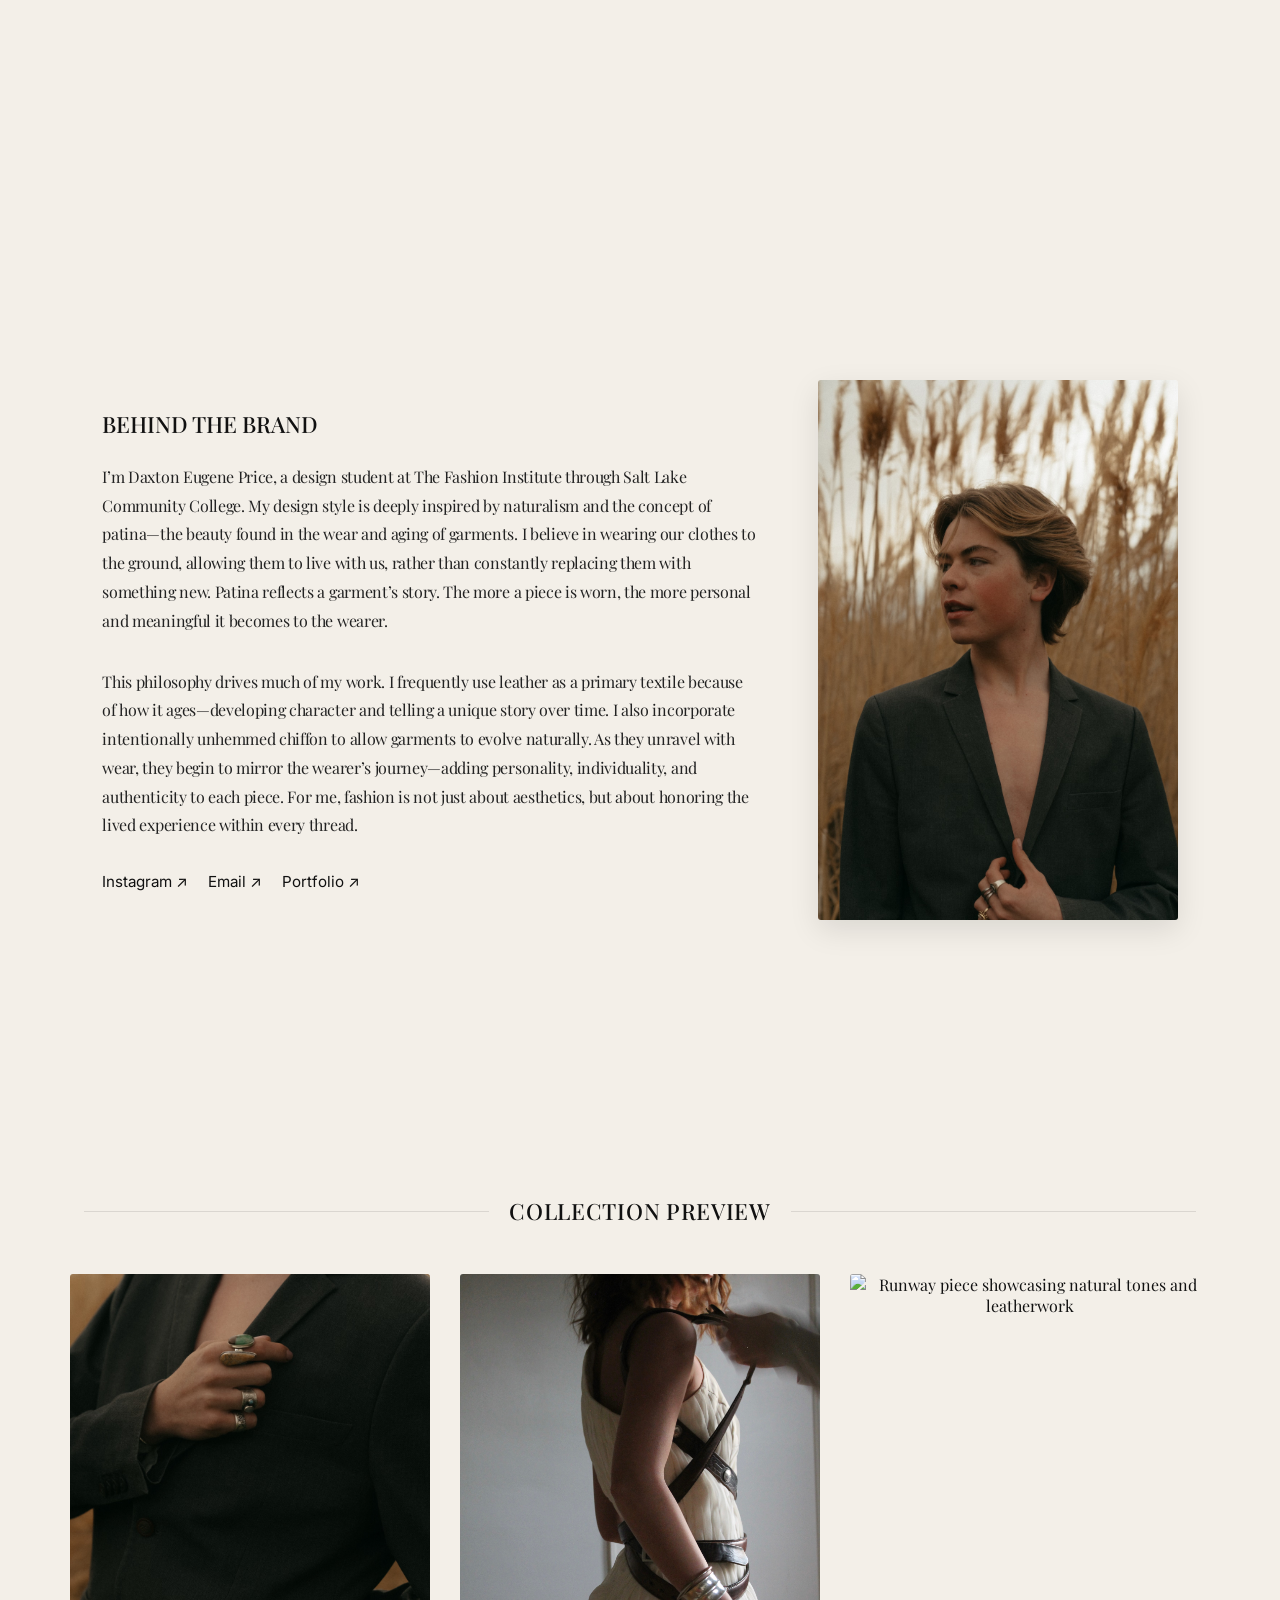
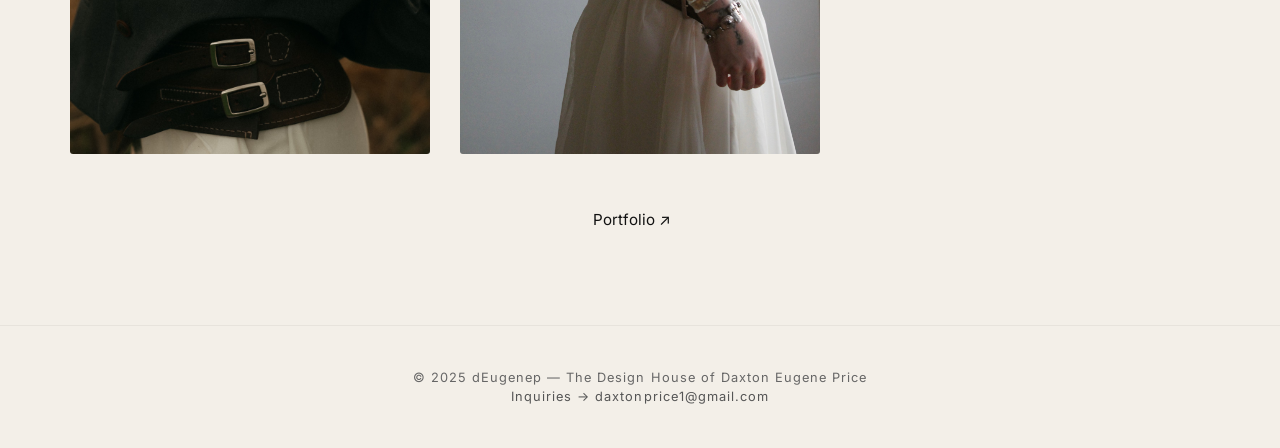
==== commit 0fd5a1e2: "Add portfolio link to index.html" ====
--- a/index.html
+++ b/index.html
@@ -291,6 +291,7 @@
       <div class="links">
         <a href="https://www.instagram.com/deugenep/" target="_blank">Instagram ↗</a>
         <a href="mailto:daxtonprice1@gmail.com">Email ↗</a>
+        <a href="https://www.canva.com/design/DAG7jMgkJzU/nuHQ1za8_4TUCc5YUQ79lA/view?utm_content=DAG7jMgkJzU&utm_campaign=designshare&utm_medium=link2&utm_source=uniquelinks&utlId=h201fb4d1cc" target="_blank">Portfolio ↗</a>
       </div>
     </div>
     <img src="deugenep/dax-2.jpg" alt="Portrait of Daxton Eugene Price surrounded by natural light" />
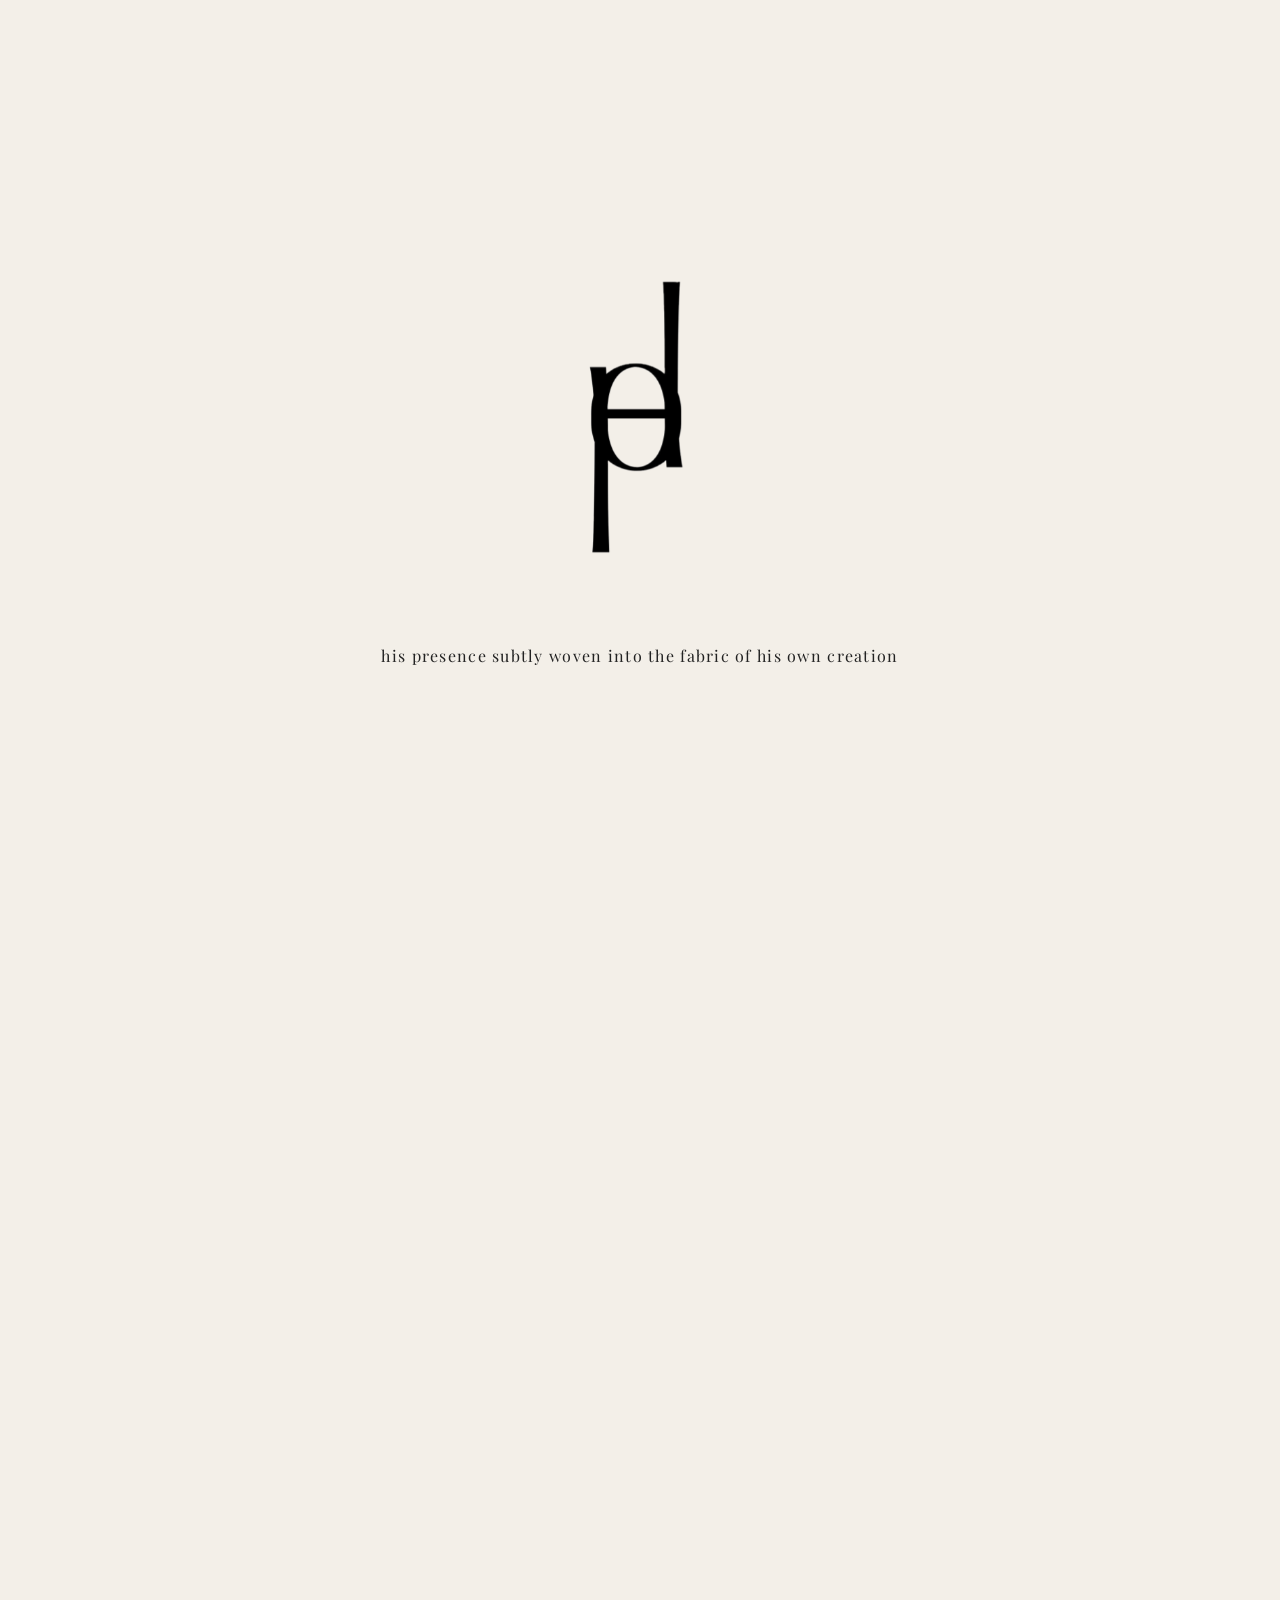
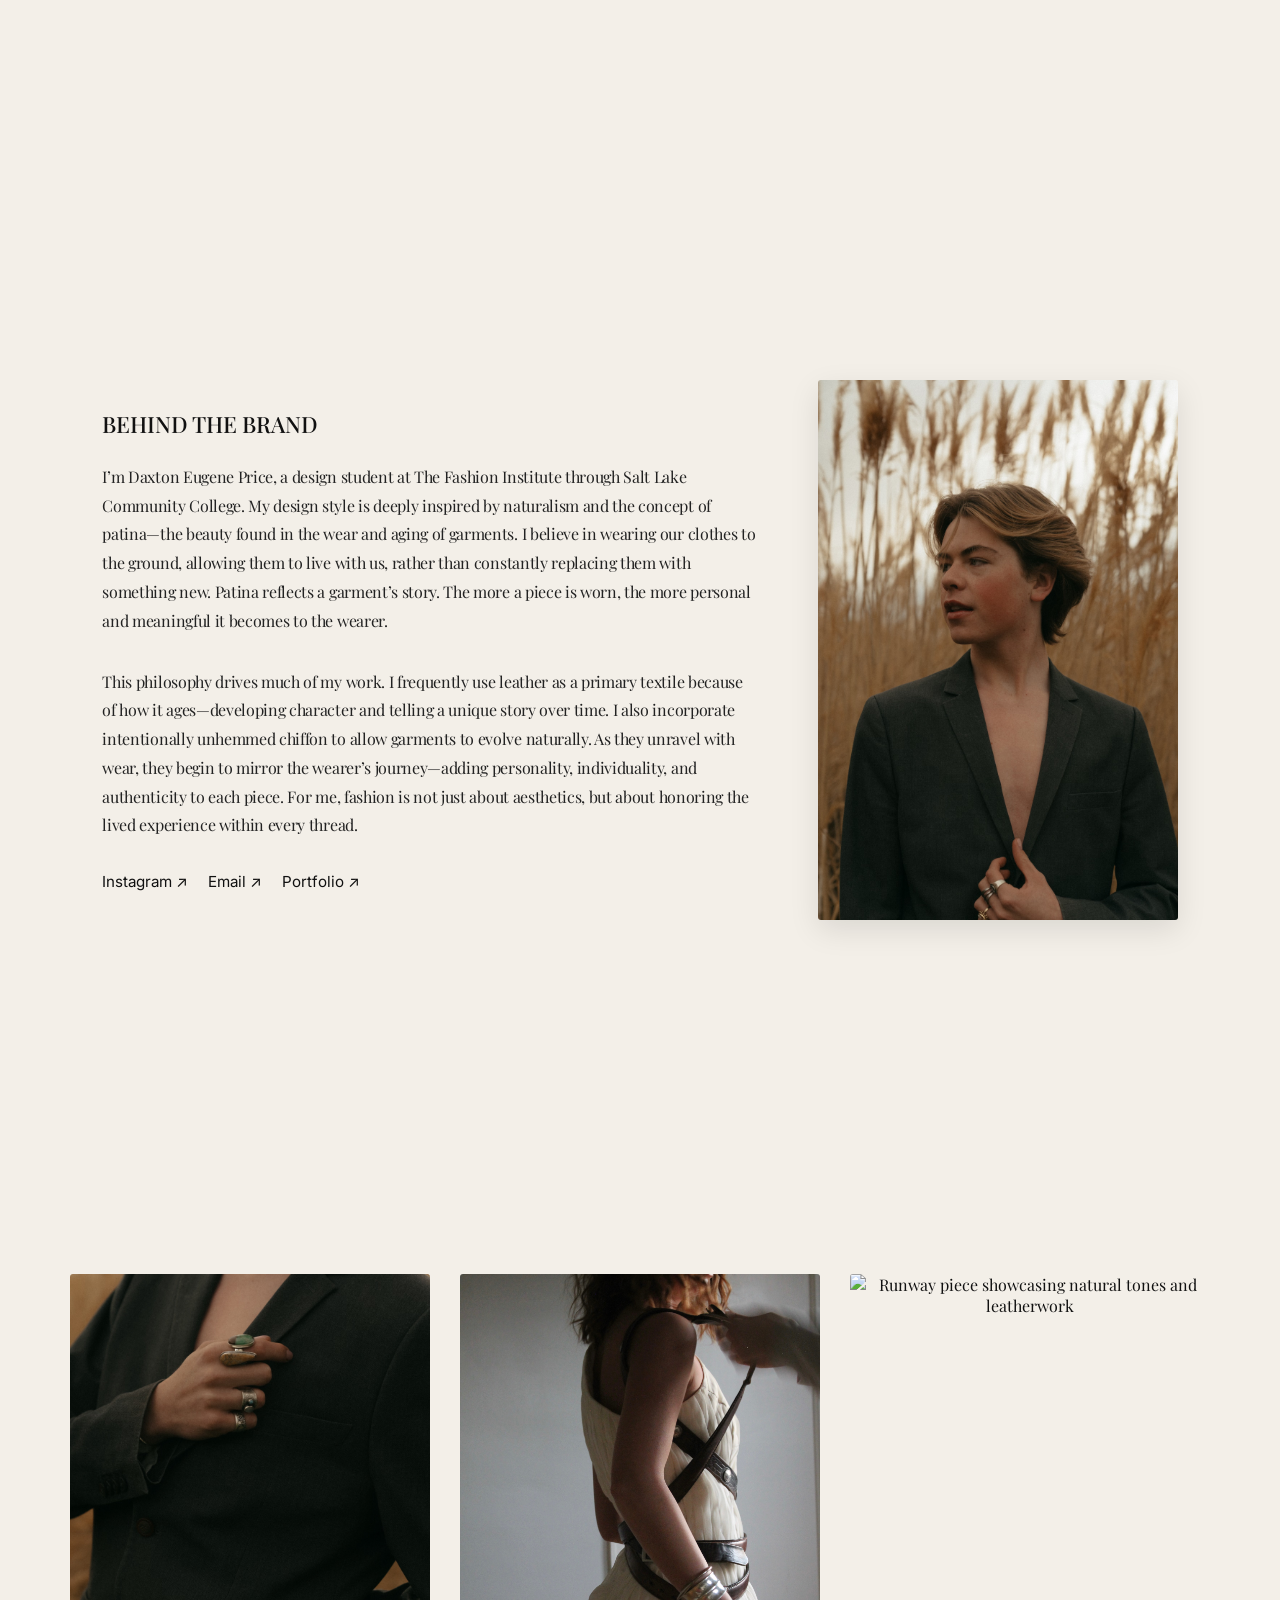
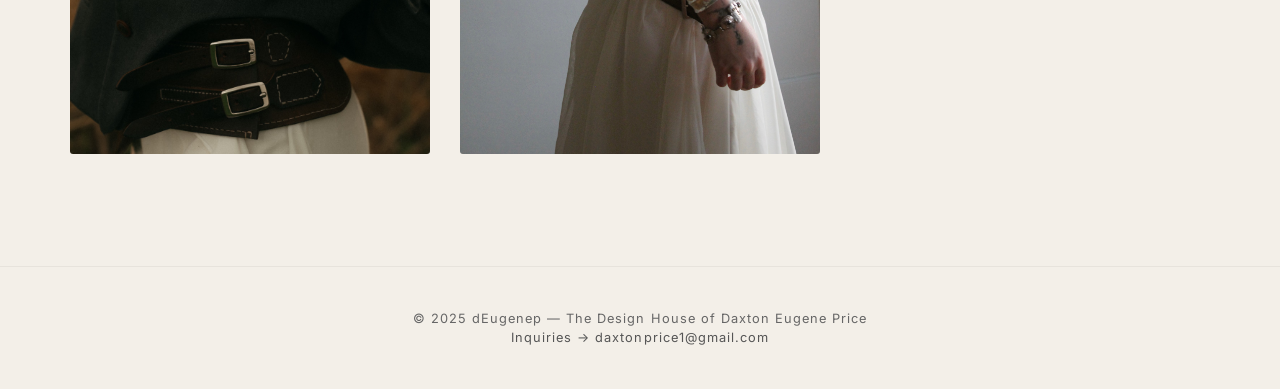
==== commit bbc47a96: "Remove portfolio link section from index.html Removed portfolio link from the HTML file." ====
--- a/index.html
+++ b/index.html
@@ -307,13 +307,6 @@
       <img src="deugenep/collection2.jpg" alt="Detail of textile craftsmanship from dEugenep" />
       <img src="deugenep/collection3.jpg" alt="Runway piece showcasing natural tones and leatherwork" />
     </div>
-    <div class="links" style="margin-top: 2.5rem;">
-  <a href="https://www.canva.com/design/DAG7jMgkJzU/nuHQ1za8_4TUCc5YUQ79lA/view?utm_content=DAG7jMgkJzU&utm_campaign=designshare&utm_medium=link2&utm_source=uniquelinks&utlId=h201fb4d1cc"
-     target="_blank"
-     rel="noopener noreferrer">
-    Portfolio ↗
-  </a>
-</div>
   </section>
 
   <!-- Footer -->
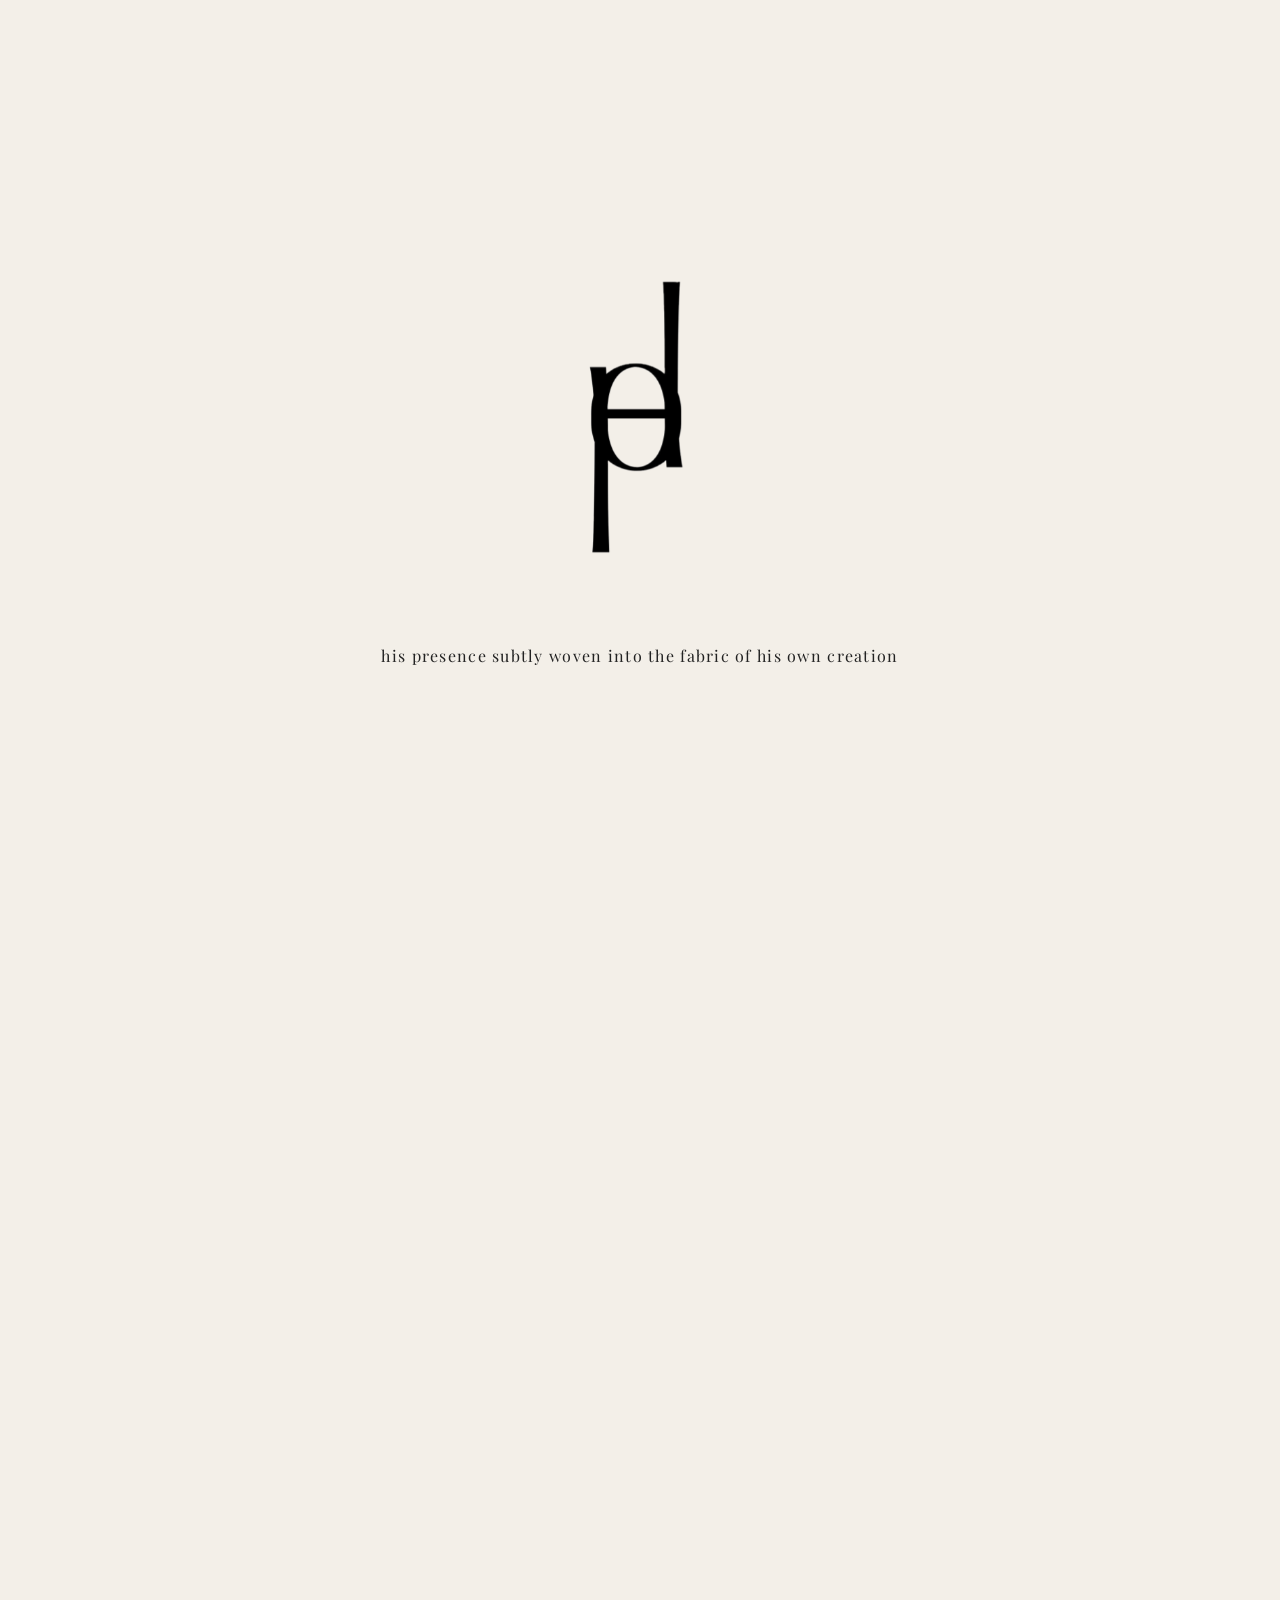
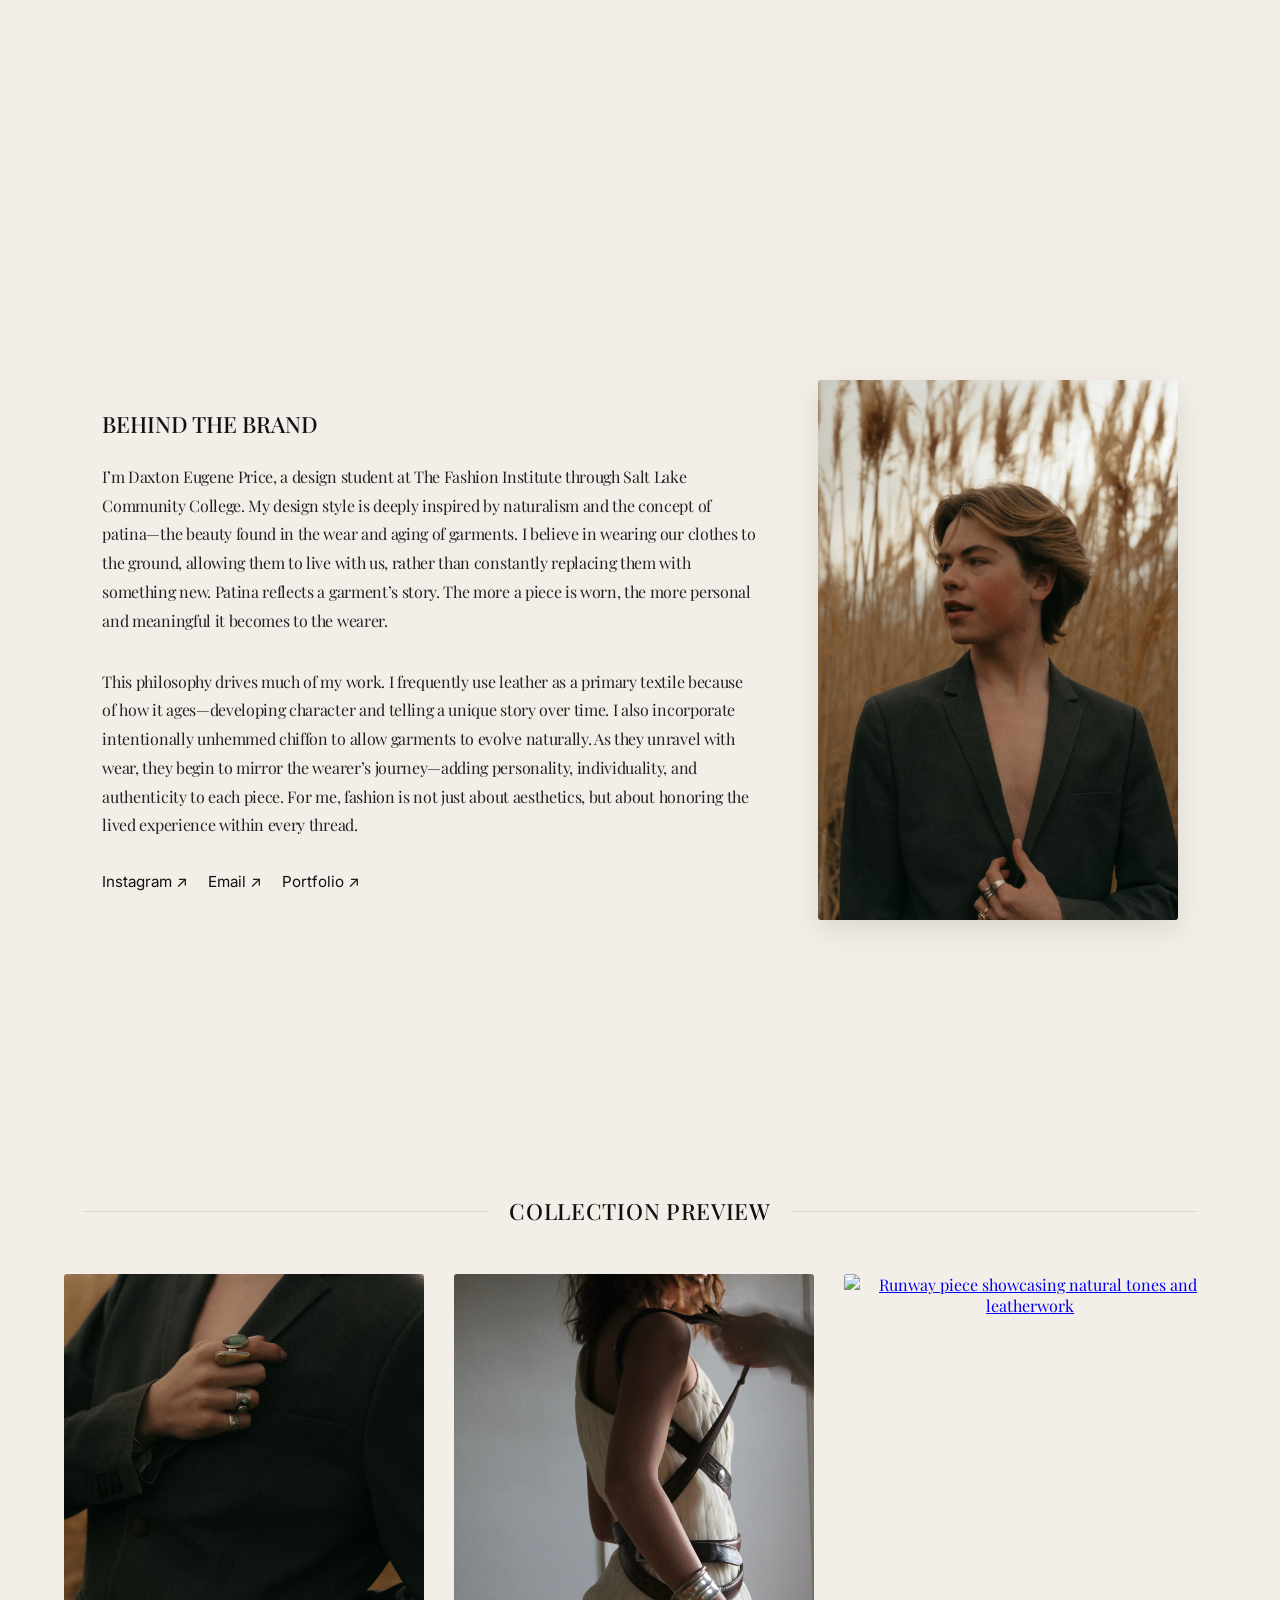
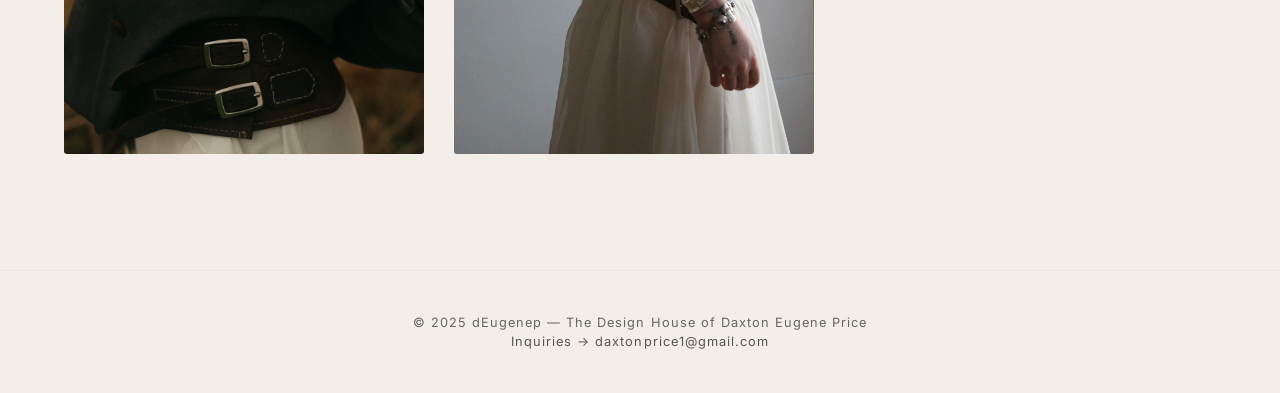
==== commit 67905d9a: "Restore index.html Make collection images clickable with project linksstructure and content" ====
--- a/index.html
+++ b/index.html
@@ -1,343 +1 @@
-<!DOCTYPE html>
-<html lang="en">
-<head>
-  <meta charset="UTF-8" />
-  <meta name="viewport" content="width=device-width, initial-scale=1.0" />
-  <title>dEugenep — The Design House of Daxton Eugene Price</title>
-  <meta name="description" content="The design house of Daxton Eugene Price — where naturalism, craftsmanship, and the patina of time define modern fashion." />
-
-  <!-- Load Didot-style font -->
-  <link href="https://fonts.googleapis.com/css2?family=Playfair+Display:wght@400;500;600&family=Inter:wght@300;400&display=swap" rel="stylesheet">
-
-  <style>
-    * { margin: 0; padding: 0; box-sizing: border-box; scroll-behavior: smooth; }
-
-    body {
-      background-color: #f3efe8;
-      color: #111;
-      font-family: 'Playfair Display', serif;
-      overflow-x: hidden;
-    }
-
-    section {
-      width: 100%;
-      display: flex;
-      flex-direction: column;
-      justify-content: center;
-      align-items: center;
-      text-align: center;
-      transition: opacity 1.2s ease;
-    }
-
-    /* Floating Logo */
-    .floating-logo {
-      position: fixed;
-      top: 25px;
-      left: 40px;
-      width: 70px;
-      height: auto;
-      opacity: 0;
-      transition: opacity 1s ease;
-      z-index: 50;
-    }
-    .floating-logo.visible { opacity: 1; }
-
-    /* Intro Section */
-    .intro {
-      height: 100vh;
-      background-color: #f3efe8;
-      position: relative;
-    }
-    .logo {
-      width: 200px;
-      height: auto;
-      margin-bottom: 2.5rem;
-      opacity: 0;
-      animation: fadeIn 2s ease forwards;
-      animation-delay: 0.3s;
-    }
-    .tagline {
-      font-size: 1rem;
-      letter-spacing: 0.08em;
-      color: #222;
-      opacity: 0;
-      animation: fadeIn 2s ease forwards;
-      animation-delay: 1s;
-      text-transform: lowercase;
-    }
-
-    @keyframes fadeIn {
-      0% { opacity: 0; transform: translateY(10px); }
-      100% { opacity: 1; transform: translateY(0); }
-    }
-
-    /* Scroll Arrow */
-    .scroll-indicator {
-      position: absolute;
-      bottom: 2rem;
-      font-size: 1.3rem;
-      color: #888;
-      opacity: 0;
-      animation: arrowFade 6s ease-in-out infinite;
-    }
-    @keyframes arrowFade {
-      0%, 100% { opacity: 0; transform: translateY(0); }
-      50% { opacity: 1; transform: translateY(10px); }
-    }
-
-    /* Transition Image Section */
-    .transition-photo {
-      background: url('deugenep/dax-1.jpeg') center/cover no-repeat fixed;
-      height: 100vh;
-      opacity: 0;
-      animation: fadeImage 2s ease forwards;
-      animation-delay: 2s;
-    }
-    @keyframes fadeImage {
-      from { opacity: 0; }
-      to { opacity: 1; }
-    }
-
-    /* Profile Section */
-    .profile {
-      background-color: #f3efe8;
-      display: flex;
-      flex-direction: row;
-      justify-content: center;
-      align-items: center;
-      gap: 60px;
-      padding: 6rem 8%;
-      min-height: 100vh;
-      text-align: left;
-      opacity: 0;
-      transform: translateY(40px);
-      transition: opacity 1.2s ease, transform 1.2s ease;
-    }
-    .profile.visible {
-      opacity: 1;
-      transform: translateY(0);
-    }
-    .profile img {
-      width: 360px;
-      height: auto;
-      border-radius: 3px;
-      box-shadow: 0 10px 30px rgba(0,0,0,0.1);
-    }
-    .profile-text {
-      flex: 1;
-    }
-    .profile h2 {
-      font-weight: 500;
-      font-size: 1.4rem;
-      margin-bottom: 1.5rem;
-      text-transform: uppercase;
-    }
-    .profile p {
-      font-size: 1rem;
-      line-height: 1.8;
-      color: #222;
-      max-width: 700px;
-      margin-bottom: 2rem;
-      letter-spacing: -0.02em;
-    }
-
-    /* Collection Preview */
-    .collection {
-      background-color: #f3efe8;
-      padding: 6rem 4rem;
-      text-align: center;
-    }
-
-    .collection-title {
-      display: flex;
-      align-items: center;
-      justify-content: center;
-      width: 100%;
-      margin-bottom: 3rem;
-      opacity: 0;
-      transform: translateY(20px);
-      transition: opacity 1s ease, transform 1s ease;
-    }
-
-    .collection-title.visible {
-      opacity: 1;
-      transform: translateY(0);
-    }
-
-    .collection-title::before,
-    .collection-title::after {
-      content: "";
-      flex: 1;
-      height: 1px;
-      background-color: rgba(0,0,0,0.1);
-      margin: 0 20px;
-    }
-
-    .collection-title h2 {
-      font-weight: 500;
-      font-size: 1.4rem;
-      text-transform: uppercase;
-      letter-spacing: 0.03em;
-    }
-
-    .collection-gallery {
-      display: flex;
-      gap: 30px;
-      justify-content: center;
-      overflow-x: auto;
-      scroll-snap-type: x mandatory;
-      padding-bottom: 1rem;
-    }
-    .collection-gallery::-webkit-scrollbar {
-      display: none;
-    }
-    .collection-gallery img {
-      width: 360px;
-      height: 480px;
-      object-fit: cover;
-      border-radius: 3px;
-      scroll-snap-align: start;
-      transition: transform 0.6s ease, box-shadow 0.6s ease;
-    }
-    .collection-gallery img:hover {
-      transform: scale(1.02);
-      box-shadow: 0 10px 25px rgba(0,0,0,0.15);
-    }
-
-    /* Links */
-    .links {
-      margin-top: 1rem;
-      font-family: 'Inter', sans-serif;
-      font-size: 0.95rem;
-    }
-    .links a {
-      color: #111;
-      text-decoration: none;
-      margin-right: 1rem;
-      position: relative;
-      padding-bottom: 2px;
-      transition: color 0.3s ease;
-    }
-    .links a::after {
-      content: "";
-      position: absolute;
-      left: 0;
-      bottom: 0;
-      width: 0%;
-      height: 1px;
-      background-color: #111;
-      transition: width 0.4s ease;
-    }
-    .links a:hover::after {
-      width: 100%;
-    }
-
-    /* Footer */
-    footer {
-      text-align: center;
-      font-size: 0.8rem;
-      color: #666;
-      padding: 2.5rem 0;
-      font-family: 'Inter', sans-serif;
-      letter-spacing: 0.08em;
-      border-top: 1px solid rgba(0,0,0,0.05);
-    }
-    footer p {
-      margin: 4px 0;
-    }
-
-    @media (max-width: 800px) {
-      .profile {
-        flex-direction: column;
-        text-align: center;
-      }
-      .profile img {
-        width: 70%;
-        margin-bottom: 2rem;
-      }
-      .collection-gallery img {
-        width: 280px;
-        height: 380px;
-      }
-    }
-  </style>
-</head>
-
-<body>
-
-  <!-- Floating Logo -->
-  <img src="deugenep/deugenep-logo.png" alt="dEugenep Logo" class="floating-logo" id="floatingLogo" />
-
-  <!-- Intro -->
-  <section class="intro">
-    <img src="deugenep/deugenep-logo.png" alt="dEugenep Logo" class="logo" />
-    <p class="tagline">his presence subtly woven into the fabric of his own creation</p>
-    <div class="scroll-indicator">↓</div>
-  </section>
-
-  <!-- Transition Image -->
-  <section class="transition-photo"></section>
-
-  <!-- Profile -->
-  <section class="profile" id="profileSection">
-    <div class="profile-text">
-      <h2>Behind the Brand</h2>
-      <p>
-        I’m Daxton Eugene Price, a design student at The Fashion Institute through Salt Lake Community College. My design style is deeply inspired by naturalism and the concept of patina—the beauty found in the wear and aging of garments. I believe in wearing our clothes to the ground, allowing them to live with us, rather than constantly replacing them with something new. Patina reflects a garment’s story. The more a piece is worn, the more personal and meaningful it becomes to the wearer.
-      </p>
-      <p>
-        This philosophy drives much of my work. I frequently use leather as a primary textile because of how it ages—developing character and telling a unique story over time. I also incorporate intentionally unhemmed chiffon to allow garments to evolve naturally. As they unravel with wear, they begin to mirror the wearer’s journey—adding personality, individuality, and authenticity to each piece. For me, fashion is not just about aesthetics, but about honoring the lived experience within every thread.
-      </p>
-      <div class="links">
-        <a href="https://www.instagram.com/deugenep/" target="_blank">Instagram ↗</a>
-        <a href="mailto:daxtonprice1@gmail.com">Email ↗</a>
-        <a href="https://www.canva.com/design/DAG7jMgkJzU/nuHQ1za8_4TUCc5YUQ79lA/view?utm_content=DAG7jMgkJzU&utm_campaign=designshare&utm_medium=link2&utm_source=uniquelinks&utlId=h201fb4d1cc" target="_blank">Portfolio ↗</a>
-      </div>
-    </div>
-    <img src="deugenep/dax-2.jpg" alt="Portrait of Daxton Eugene Price surrounded by natural light" />
-  </section>
-
-  <!-- Collection Preview -->
-  <section class="collection">
-    <div class="collection-title" id="collectionTitle">
-      <h2>Collection Preview</h2>
-    </div>
-    <div class="collection-gallery">
-      <img src="deugenep/collection1.jpg" alt="Editorial look from the dEugenep collection" />
-      <img src="deugenep/collection2.jpg" alt="Detail of textile craftsmanship from dEugenep" />
-      <img src="deugenep/collection3.jpg" alt="Runway piece showcasing natural tones and leatherwork" />
-    </div>
-  </section>
-
-  <!-- Footer -->
-  <footer>
-    <p>© 2025 dEugenep — The Design House of Daxton Eugene Price</p>
-    <p><a href="mailto:daxtonprice1@gmail.com" style="color:#555; text-decoration:none;">Inquiries → daxtonprice1@gmail.com</a></p>
-  </footer>
-
-  <script>
-    const floatingLogo = document.getElementById('floatingLogo');
-    const profileSection = document.getElementById('profileSection');
-    const collectionTitle = document.getElementById('collectionTitle');
-
-    window.addEventListener('scroll', () => {
-      if (window.scrollY > window.innerHeight * 0.6) {
-        floatingLogo.classList.add('visible');
-      } else {
-        floatingLogo.classList.remove('visible');
-      }
-
-      const rect = profileSection.getBoundingClientRect();
-      if (rect.top < window.innerHeight - 150) {
-        profileSection.classList.add('visible');
-      }
-
-      const collectionRect = collectionTitle.getBoundingClientRect();
-      if (collectionRect.top < window.innerHeight - 150) {
-        collectionTitle.classList.add('visible');
-      }
-    });
-  </script>
-
-</body>
-</html>
+<!DOCTYPE html> <html lang="en"> <head> <meta charset="UTF-8" /> <meta  name="viewport" content="width=device-width, initial-scale=1.0" />  <title>dEugenep — The Design House of Daxton Eugene Price</title> <meta  name="description" content="The design house of Daxton Eugene Price — where  naturalism, craftsmanship, and the patina of time define modern fashion." />  <!-- Load Didot-style font --> <link href="https://fonts.googleapis.com/css2?family=Playfair+Display:wght@400;500;600&family=Inter:wght@300;400&display=swap" rel="stylesheet"> <style> * { margin: 0; padding: 0; box-sizing: border-box; scroll-behavior: smooth; } body { background-color: #f3efe8; color: #111; font-family: 'Playfair Display', serif; overflow-x: hidden; } section { width: 100%; display: flex; flex-direction: column; justify-content: center; align-items: center; text-align: center; transition: opacity 1.2s ease; } /* Floating Logo */  .floating-logo { position: fixed; top: 25px; left: 40px; width: 70px; height: auto; opacity: 0; transition: opacity 1s ease; z-index: 50; } .floating-logo.visible { opacity: 1; } /* Intro Section */ .intro { height: 100vh; background-color: #f3efe8; position: relative; } .logo { width: 200px; height: auto; margin-bottom: 2.5rem; opacity: 0; animation: fadeIn 2s ease forwards; animation-delay: 0.3s; } .tagline { font-size: 1rem; letter-spacing: 0.08em; color: #222; opacity: 0; animation: fadeIn 2s ease forwards; animation-delay: 1s; text-transform: lowercase; } @keyframes fadeIn { 0% { opacity: 0; transform: translateY(10px); } 100% { opacity: 1; transform: translateY(0); } } /* Scroll Arrow */ .scroll-indicator { position: absolute; bottom: 2rem; font-size: 1.3rem; color: #888; opacity: 0; animation: arrowFade 6s ease-in-out infinite; }  @keyframes arrowFade { 0%, 100% { opacity: 0; transform: translateY(0); } 50% {  opacity: 1; transform: translateY(10px); } } /* Transition Image Section */  .transition-photo { background: url('deugenep/dax-1.jpeg') center/cover no-repeat fixed; height: 100vh; opacity: 0; animation: fadeImage 2s ease forwards; animation-delay: 2s; } @keyframes fadeImage { from { opacity: 0; } to { opacity: 1; } } /* Profile Section */ .profile { background-color: #f3efe8; display: flex; flex-direction: row; justify-content: center; align-items: center; gap: 60px; padding: 6rem 8%; min-height: 100vh; text-align: left; opacity: 0; transform: translateY(40px); transition: opacity 1.2s ease, transform 1.2s ease;  } .profile.visible { opacity: 1; transform: translateY(0); } .profile img { width: 360px; height: auto; border-radius: 3px; box-shadow: 0 10px 30px rgba(0,0,0,0.1); } .profile-text { flex: 1; } .profile h2 { font-weight: 500; font-size: 1.4rem; margin-bottom: 1.5rem; text-transform: uppercase; } .profile p { font-size: 1rem; line-height: 1.8; color: #222; max-width: 700px; margin-bottom: 2rem; letter-spacing: -0.02em; } /* Collection Preview */ .collection { background-color: #f3efe8; padding: 6rem 4rem; text-align: center; }  .collection-title { display: flex; align-items: center; justify-content: center; width: 100%; margin-bottom: 3rem; opacity: 0; transform: translateY(20px); transition: opacity 1s ease, transform 1s ease; }  .collection-title.visible { opacity: 1; transform: translateY(0); }  .collection-title::before, .collection-title::after { content: ""; flex: 1; height: 1px; background-color: rgba(0,0,0,0.1); margin: 0 20px; }  .collection-title h2 { font-weight: 500; font-size: 1.4rem; text-transform: uppercase; letter-spacing: 0.03em; }  .collection-gallery { display: flex; gap: 30px; justify-content: center; overflow-x: auto; scroll-snap-type: x mandatory; padding-bottom: 1rem; }  .collection-gallery::-webkit-scrollbar { display: none; } .collection-gallery img { width: 360px; height: 480px; object-fit: cover; border-radius: 3px; scroll-snap-align: start; transition: transform 0.6s ease, box-shadow 0.6s ease;  } .collection-gallery img:hover { transform: scale(1.02); box-shadow: 0 10px 25px rgba(0,0,0,0.15); } /* Links */ .links { margin-top: 1rem; font-family: 'Inter', sans-serif; font-size: 0.95rem; } .links a { color: #111; text-decoration: none; margin-right: 1rem; position: relative; padding-bottom: 2px; transition: color 0.3s ease; } .links a::after { content: ""; position: absolute; left: 0; bottom: 0; width: 0%; height: 1px; background-color: #111; transition: width 0.4s ease; } .links a:hover::after { width: 100%; } /* Footer */ footer { text-align: center; font-size: 0.8rem; color: #666; padding: 2.5rem 0; font-family: 'Inter', sans-serif; letter-spacing: 0.08em; border-top: 1px solid rgba(0,0,0,0.05); } footer p { margin: 4px 0; } @media (max-width: 800px) { .profile { flex-direction: column; text-align: center; } .profile img { width: 70%; margin-bottom: 2rem; } .collection-gallery img { width: 280px; height: 380px; } } </style> </head> <body> <!-- Floating Logo --> <img src="deugenep/deugenep-logo.png" alt="dEugenep Logo" class="floating-logo" id="floatingLogo" /> <!-- Intro --> <section class="intro"> <img src="deugenep/deugenep-logo.png" alt="dEugenep Logo" class="logo" /> <p class="tagline">his presence subtly woven into the fabric of his own creation</p> <div class="scroll-indicator">↓</div> </section> <!-- Transition Image --> <section class="transition-photo"></section> <!-- Profile --> <section class="profile" id="profileSection"> <div class="profile-text"> <h2>Behind the Brand</h2> <p> I’m Daxton Eugene Price, a design student at The Fashion Institute through Salt Lake Community College. My design style is deeply inspired by naturalism and the concept of patina—the beauty found in the wear and aging of garments. I believe in wearing our clothes to the ground, allowing them to live with us, rather than constantly replacing them with something new. Patina reflects a garment’s story. The more a piece is worn, the more personal and meaningful it becomes to the wearer. </p> <p> This philosophy drives much of my work. I frequently use leather as a primary textile because of how it ages—developing character and telling a unique story over time. I also incorporate intentionally unhemmed chiffon to allow garments to evolve naturally. As they unravel with wear, they begin to mirror the wearer’s journey—adding personality, individuality, and authenticity to each piece. For me, fashion is not just about aesthetics, but about honoring the lived experience within every thread. </p> <div class="links"> <a href="https://www.instagram.com/deugenep/" target="_blank">Instagram ↗</a> <a href="mailto:daxtonprice1@gmail.com">Email ↗</a> <a href="https://www.canva.com/design/DAG7jMgkJzU/nuHQ1za8_4TUCc5YUQ79lA/view?utm_content=DAG7jMgkJzU&utm_campaign=designshare&utm_medium=link2&utm_source=uniquelinks&utlId=h201fb4d1cc" target="_blank">Portfolio ↗</a> </div> </div> <img src="deugenep/dax-2.jpg" alt="Portrait of Daxton Eugene Price surrounded by natural light" /> </section> <!-- Collection Preview --> <section class="collection"> <div class="collection-title" id="collectionTitle"> <h2>Collection Preview</h2> </div> <div class="collection-gallery"> <a href="https://www.canva.com/design/DAGD8EWPoYQ/Bz9o61ts_-d7oCq01tnSQA/view?utm_content=DAGD8EWPoYQ&utm_campaign=designshare&utm_medium=link2&utm_source=uniquelinks&utlId=hed233ad1c2" target="_blank"><img src="deugenep/collection1.jpg" alt="Editorial look from the dEugenep collection" /></a> <a href="https://www.canva.com/design/DAG-P5qFxAQ/JaBrMxkusV8GnAxkp4kvdQ/edit?utm_content=DAG-P5qFxAQ&utm_campaign=designshare&utm_medium=link2&utm_source=sharebutton" target="_blank"><img src="deugenep/collection2.jpg" alt="Detail of textile craftsmanship from dEugenep" /></a> <a href="https://www.canva.com/design/DAGyLC__Ink/4H5jKJxIHdnLjUI0808h4w/view?utm_content=DAGyLC__Ink&utm_campaign=designshare&utm_medium=link2&utm_source=uniquelinks&utlId=h30f1345e93" target="_blank"><img src="deugenep/collection3.jpg" alt="Runway piece showcasing natural tones and leatherwork" /></a> </div> </section> <!-- Footer --> <footer> <p>© 2025 dEugenep — The Design House of Daxton Eugene Price</p> <p><a href="mailto:daxtonprice1@gmail.com" style="color:#555; text-decoration:none;">Inquiries → daxtonprice1@gmail.com</a></p> </footer> <script> const floatingLogo = document.getElementById('floatingLogo'); const profileSection = document.getElementById('profileSection'); const collectionTitle = document.getElementById('collectionTitle'); window.addEventListener('scroll', () => { if (window.scrollY > window.innerHeight * 0.6) { floatingLogo.classList.add('visible'); } else { floatingLogo.classList.remove('visible'); } const rect = profileSection.getBoundingClientRect(); if (rect.top < window.innerHeight - 150) { profileSection.classList.add('visible'); } const collectionRect = collectionTitle.getBoundingClientRect(); if (collectionRect.top < window.innerHeight - 150) { collectionTitle.classList.add('visible'); } }); </script> </body> </html>
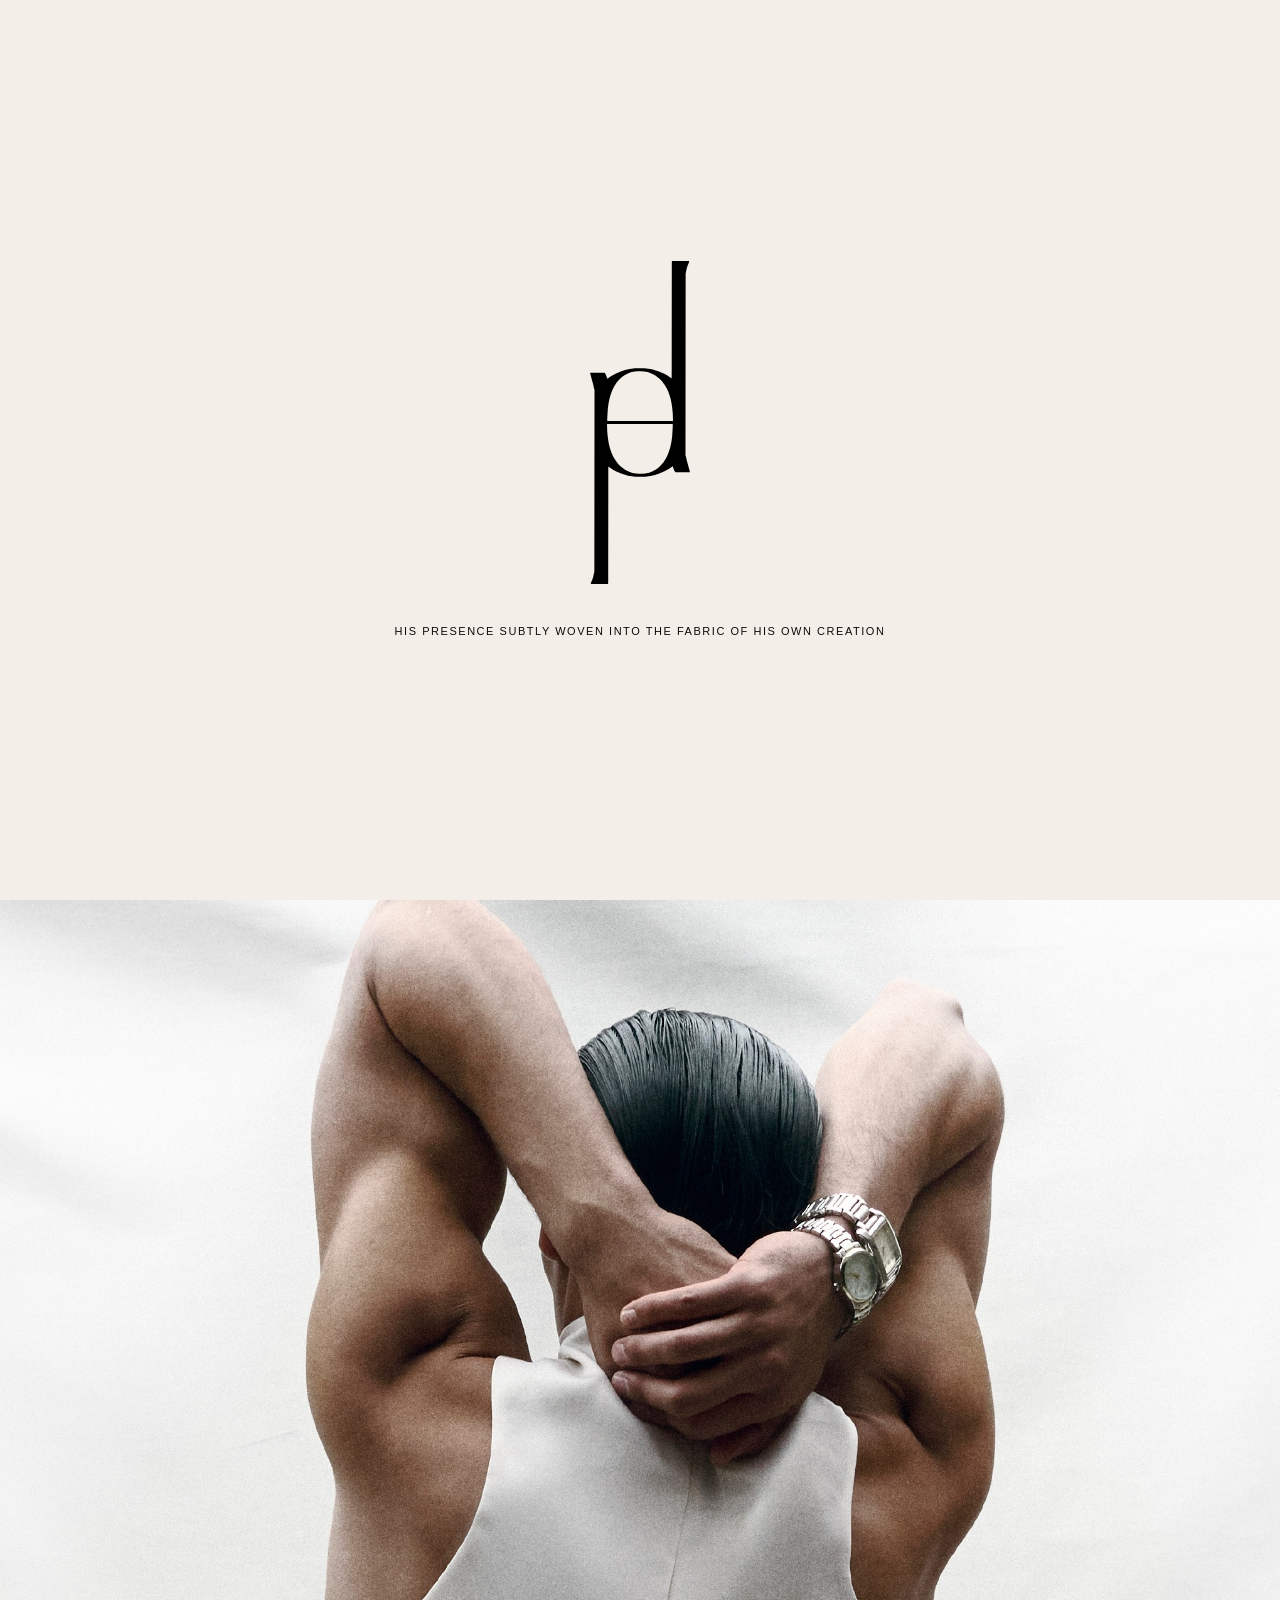
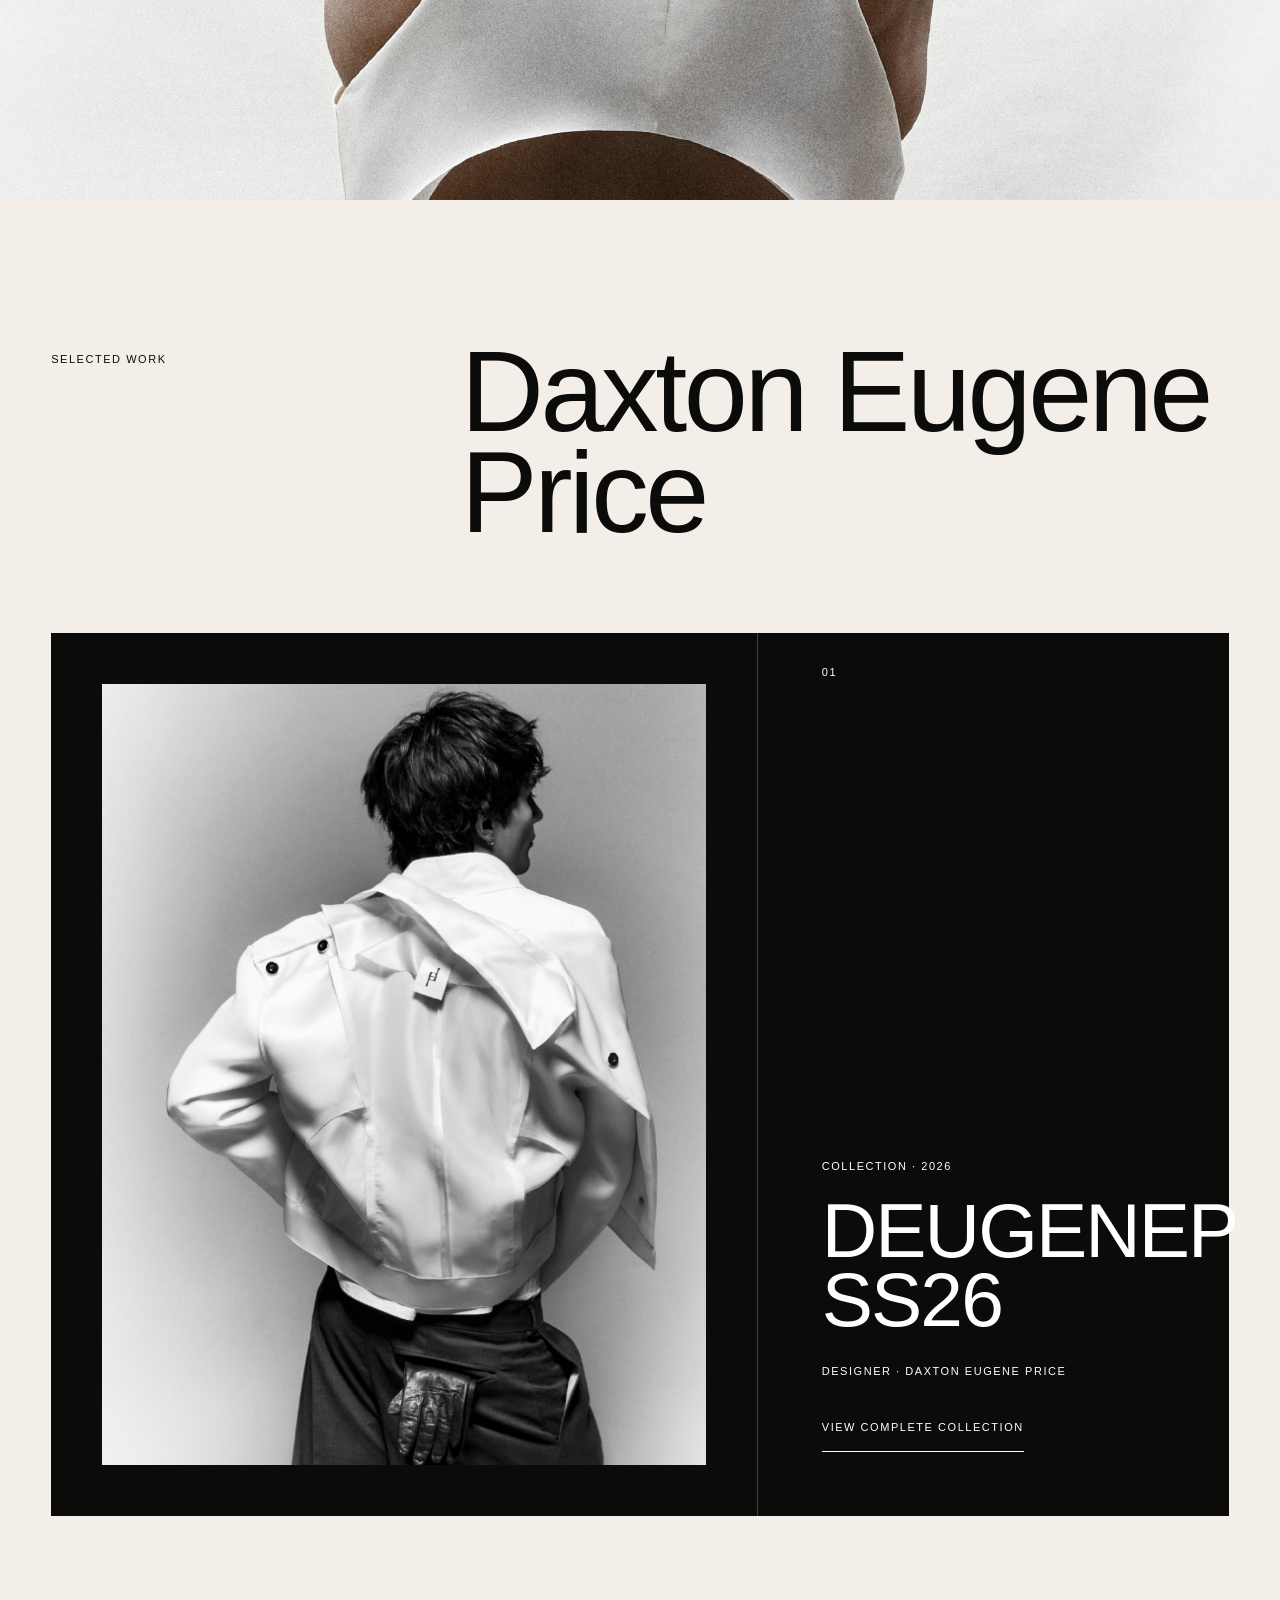
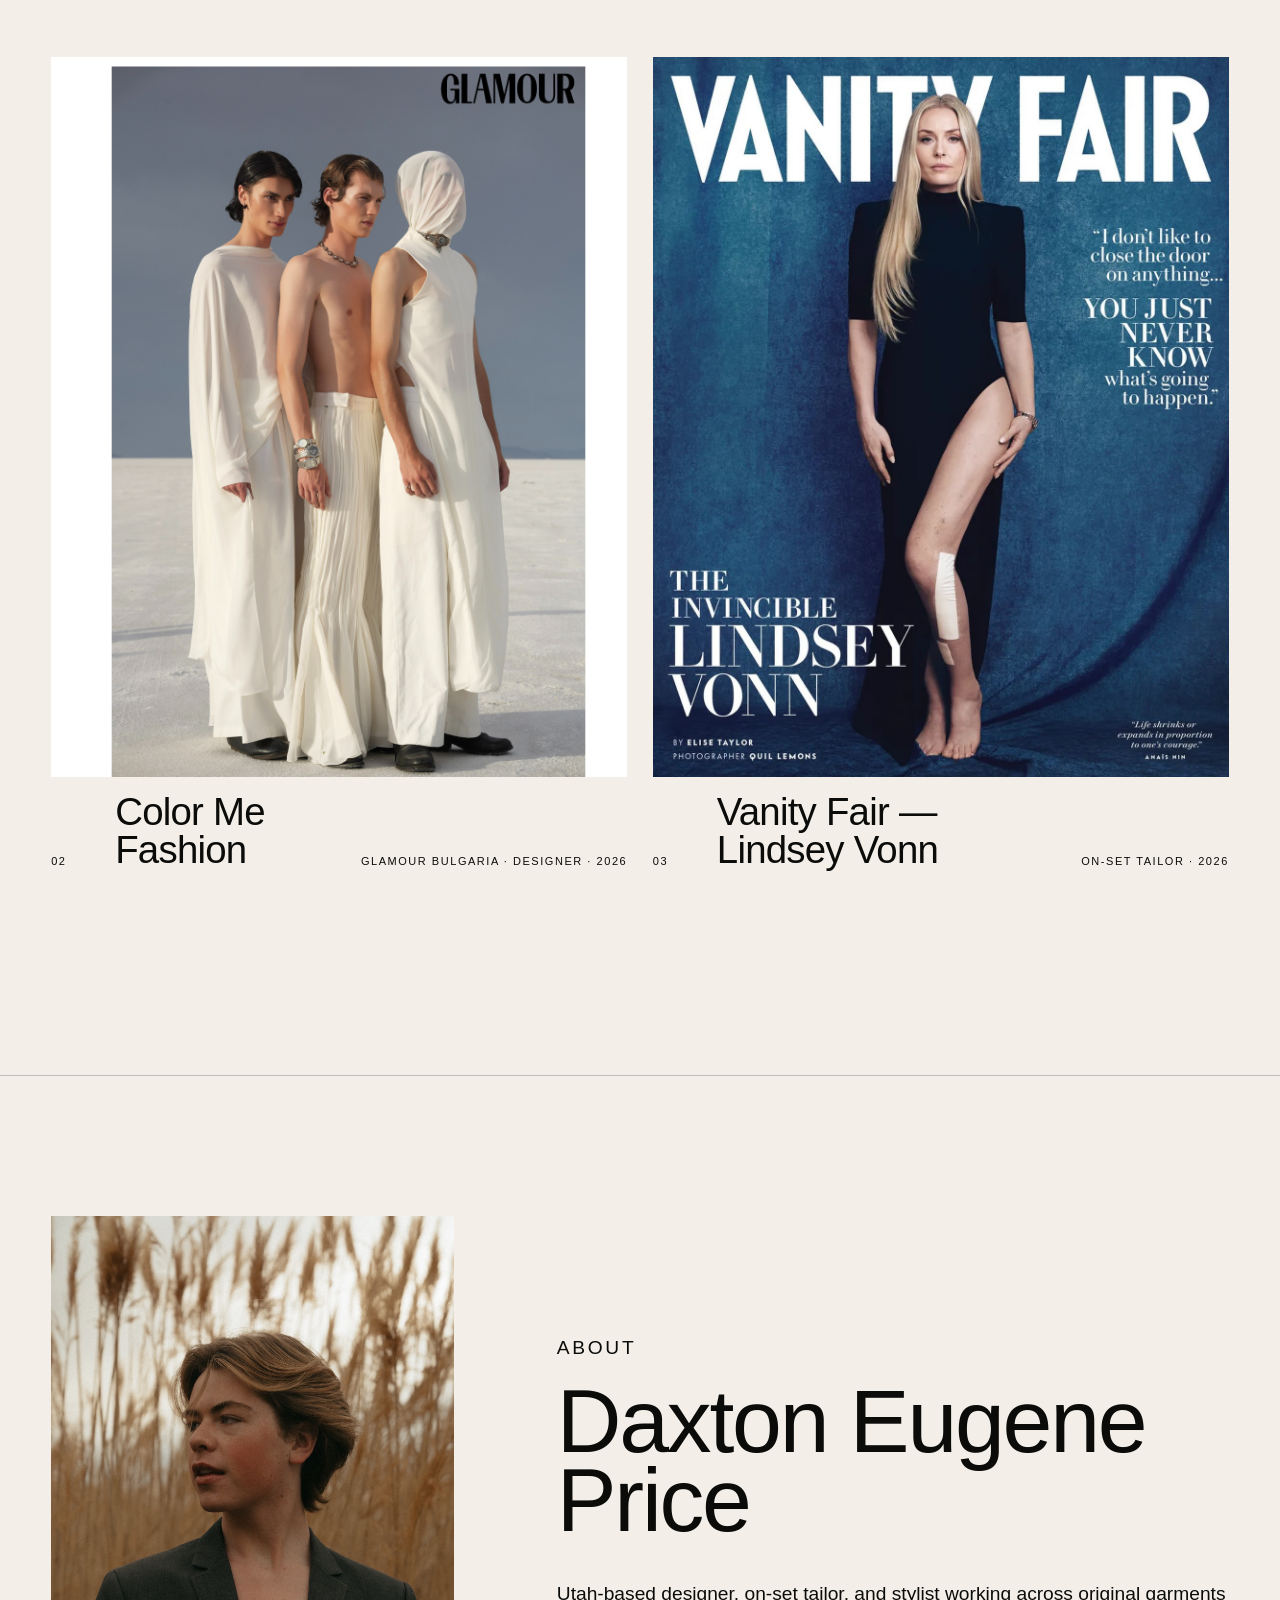
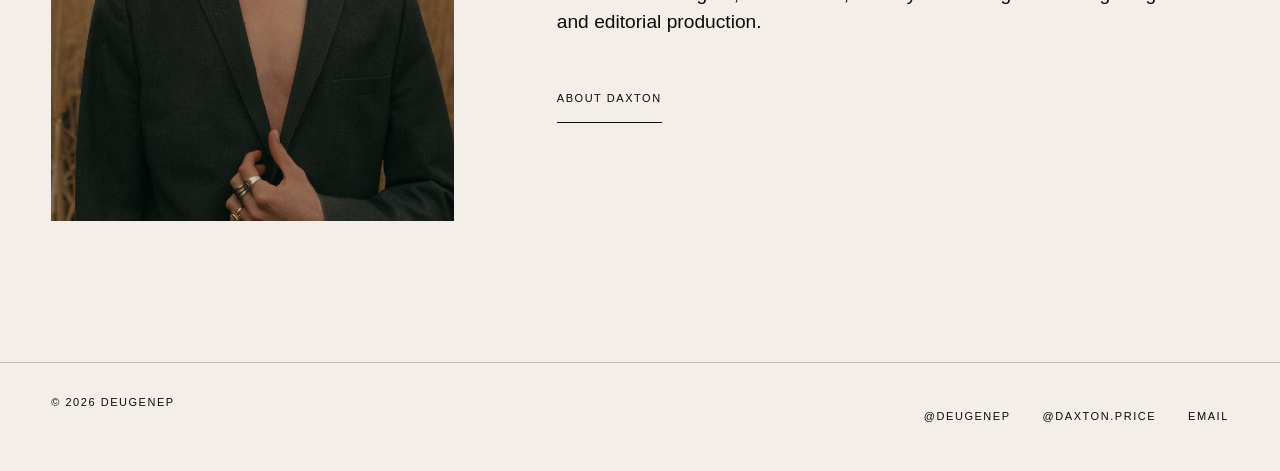
==== commit 7dcb3dcc: "Publish final dEugenep website" ====
--- a/index.html
+++ b/index.html
@@ -1 +1,22 @@
-<!DOCTYPE html> <html lang="en"> <head> <meta charset="UTF-8" /> <meta  name="viewport" content="width=device-width, initial-scale=1.0" />  <title>dEugenep — The Design House of Daxton Eugene Price</title> <meta  name="description" content="The design house of Daxton Eugene Price — where  naturalism, craftsmanship, and the patina of time define modern fashion." />  <!-- Load Didot-style font --> <link href="https://fonts.googleapis.com/css2?family=Playfair+Display:wght@400;500;600&family=Inter:wght@300;400&display=swap" rel="stylesheet"> <style> * { margin: 0; padding: 0; box-sizing: border-box; scroll-behavior: smooth; } body { background-color: #f3efe8; color: #111; font-family: 'Playfair Display', serif; overflow-x: hidden; } section { width: 100%; display: flex; flex-direction: column; justify-content: center; align-items: center; text-align: center; transition: opacity 1.2s ease; } /* Floating Logo */  .floating-logo { position: fixed; top: 25px; left: 40px; width: 70px; height: auto; opacity: 0; transition: opacity 1s ease; z-index: 50; } .floating-logo.visible { opacity: 1; } /* Intro Section */ .intro { height: 100vh; background-color: #f3efe8; position: relative; } .logo { width: 200px; height: auto; margin-bottom: 2.5rem; opacity: 0; animation: fadeIn 2s ease forwards; animation-delay: 0.3s; } .tagline { font-size: 1rem; letter-spacing: 0.08em; color: #222; opacity: 0; animation: fadeIn 2s ease forwards; animation-delay: 1s; text-transform: lowercase; } @keyframes fadeIn { 0% { opacity: 0; transform: translateY(10px); } 100% { opacity: 1; transform: translateY(0); } } /* Scroll Arrow */ .scroll-indicator { position: absolute; bottom: 2rem; font-size: 1.3rem; color: #888; opacity: 0; animation: arrowFade 6s ease-in-out infinite; }  @keyframes arrowFade { 0%, 100% { opacity: 0; transform: translateY(0); } 50% {  opacity: 1; transform: translateY(10px); } } /* Transition Image Section */  .transition-photo { background: url('deugenep/dax-1.jpeg') center/cover no-repeat fixed; height: 100vh; opacity: 0; animation: fadeImage 2s ease forwards; animation-delay: 2s; } @keyframes fadeImage { from { opacity: 0; } to { opacity: 1; } } /* Profile Section */ .profile { background-color: #f3efe8; display: flex; flex-direction: row; justify-content: center; align-items: center; gap: 60px; padding: 6rem 8%; min-height: 100vh; text-align: left; opacity: 0; transform: translateY(40px); transition: opacity 1.2s ease, transform 1.2s ease;  } .profile.visible { opacity: 1; transform: translateY(0); } .profile img { width: 360px; height: auto; border-radius: 3px; box-shadow: 0 10px 30px rgba(0,0,0,0.1); } .profile-text { flex: 1; } .profile h2 { font-weight: 500; font-size: 1.4rem; margin-bottom: 1.5rem; text-transform: uppercase; } .profile p { font-size: 1rem; line-height: 1.8; color: #222; max-width: 700px; margin-bottom: 2rem; letter-spacing: -0.02em; } /* Collection Preview */ .collection { background-color: #f3efe8; padding: 6rem 4rem; text-align: center; }  .collection-title { display: flex; align-items: center; justify-content: center; width: 100%; margin-bottom: 3rem; opacity: 0; transform: translateY(20px); transition: opacity 1s ease, transform 1s ease; }  .collection-title.visible { opacity: 1; transform: translateY(0); }  .collection-title::before, .collection-title::after { content: ""; flex: 1; height: 1px; background-color: rgba(0,0,0,0.1); margin: 0 20px; }  .collection-title h2 { font-weight: 500; font-size: 1.4rem; text-transform: uppercase; letter-spacing: 0.03em; }  .collection-gallery { display: flex; gap: 30px; justify-content: center; overflow-x: auto; scroll-snap-type: x mandatory; padding-bottom: 1rem; }  .collection-gallery::-webkit-scrollbar { display: none; } .collection-gallery img { width: 360px; height: 480px; object-fit: cover; border-radius: 3px; scroll-snap-align: start; transition: transform 0.6s ease, box-shadow 0.6s ease;  } .collection-gallery img:hover { transform: scale(1.02); box-shadow: 0 10px 25px rgba(0,0,0,0.15); } /* Links */ .links { margin-top: 1rem; font-family: 'Inter', sans-serif; font-size: 0.95rem; } .links a { color: #111; text-decoration: none; margin-right: 1rem; position: relative; padding-bottom: 2px; transition: color 0.3s ease; } .links a::after { content: ""; position: absolute; left: 0; bottom: 0; width: 0%; height: 1px; background-color: #111; transition: width 0.4s ease; } .links a:hover::after { width: 100%; } /* Footer */ footer { text-align: center; font-size: 0.8rem; color: #666; padding: 2.5rem 0; font-family: 'Inter', sans-serif; letter-spacing: 0.08em; border-top: 1px solid rgba(0,0,0,0.05); } footer p { margin: 4px 0; } @media (max-width: 800px) { .profile { flex-direction: column; text-align: center; } .profile img { width: 70%; margin-bottom: 2rem; } .collection-gallery img { width: 280px; height: 380px; } } </style> </head> <body> <!-- Floating Logo --> <img src="deugenep/deugenep-logo.png" alt="dEugenep Logo" class="floating-logo" id="floatingLogo" /> <!-- Intro --> <section class="intro"> <img src="deugenep/deugenep-logo.png" alt="dEugenep Logo" class="logo" /> <p class="tagline">his presence subtly woven into the fabric of his own creation</p> <div class="scroll-indicator">↓</div> </section> <!-- Transition Image --> <section class="transition-photo"></section> <!-- Profile --> <section class="profile" id="profileSection"> <div class="profile-text"> <h2>Behind the Brand</h2> <p> I’m Daxton Eugene Price, a design student at The Fashion Institute through Salt Lake Community College. My design style is deeply inspired by naturalism and the concept of patina—the beauty found in the wear and aging of garments. I believe in wearing our clothes to the ground, allowing them to live with us, rather than constantly replacing them with something new. Patina reflects a garment’s story. The more a piece is worn, the more personal and meaningful it becomes to the wearer. </p> <p> This philosophy drives much of my work. I frequently use leather as a primary textile because of how it ages—developing character and telling a unique story over time. I also incorporate intentionally unhemmed chiffon to allow garments to evolve naturally. As they unravel with wear, they begin to mirror the wearer’s journey—adding personality, individuality, and authenticity to each piece. For me, fashion is not just about aesthetics, but about honoring the lived experience within every thread. </p> <div class="links"> <a href="https://www.instagram.com/deugenep/" target="_blank">Instagram ↗</a> <a href="mailto:daxtonprice1@gmail.com">Email ↗</a> <a href="https://www.canva.com/design/DAG7jMgkJzU/nuHQ1za8_4TUCc5YUQ79lA/view?utm_content=DAG7jMgkJzU&utm_campaign=designshare&utm_medium=link2&utm_source=uniquelinks&utlId=h201fb4d1cc" target="_blank">Portfolio ↗</a> </div> </div> <img src="deugenep/dax-2.jpg" alt="Portrait of Daxton Eugene Price surrounded by natural light" /> </section> <!-- Collection Preview --> <section class="collection"> <div class="collection-title" id="collectionTitle"> <h2>Collection Preview</h2> </div> <div class="collection-gallery"> <a href="https://www.canva.com/design/DAGD8EWPoYQ/Bz9o61ts_-d7oCq01tnSQA/view?utm_content=DAGD8EWPoYQ&utm_campaign=designshare&utm_medium=link2&utm_source=uniquelinks&utlId=hed233ad1c2" target="_blank"><img src="deugenep/collection1.jpg" alt="Editorial look from the dEugenep collection" /></a> <a href="https://www.canva.com/design/DAG-P5qFxAQ/JaBrMxkusV8GnAxkp4kvdQ/edit?utm_content=DAG-P5qFxAQ&utm_campaign=designshare&utm_medium=link2&utm_source=sharebutton" target="_blank"><img src="deugenep/collection2.jpg" alt="Detail of textile craftsmanship from dEugenep" /></a> <a href="https://www.canva.com/design/DAGyLC__Ink/4H5jKJxIHdnLjUI0808h4w/view?utm_content=DAGyLC__Ink&utm_campaign=designshare&utm_medium=link2&utm_source=uniquelinks&utlId=h30f1345e93" target="_blank"><img src="deugenep/collection3.jpg" alt="Runway piece showcasing natural tones and leatherwork" /></a> </div> </section> <!-- Footer --> <footer> <p>© 2025 dEugenep — The Design House of Daxton Eugene Price</p> <p><a href="mailto:daxtonprice1@gmail.com" style="color:#555; text-decoration:none;">Inquiries → daxtonprice1@gmail.com</a></p> </footer> <script> const floatingLogo = document.getElementById('floatingLogo'); const profileSection = document.getElementById('profileSection'); const collectionTitle = document.getElementById('collectionTitle'); window.addEventListener('scroll', () => { if (window.scrollY > window.innerHeight * 0.6) { floatingLogo.classList.add('visible'); } else { floatingLogo.classList.remove('visible'); } const rect = profileSection.getBoundingClientRect(); if (rect.top < window.innerHeight - 150) { profileSection.classList.add('visible'); } const collectionRect = collectionTitle.getBoundingClientRect(); if (collectionRect.top < window.innerHeight - 150) { collectionTitle.classList.add('visible'); } }); </script> </body> </html>
+<!doctype html>
+<html lang="en">
+<head><meta charset="utf-8"><meta name="viewport" content="width=device-width,initial-scale=1"><title>dEugenep — Daxton Eugene Price</title><meta name="description" content="Selected fashion design and tailoring work by Daxton Eugene Price."><script>document.documentElement.classList.add('js')</script><link rel="stylesheet" href="styles.css"><style>.opening>img{width:auto;height:clamp(260px,36vh,390px);max-width:50vw;object-fit:contain}.opening-photo{width:100%;height:100svh;aspect-ratio:auto;object-fit:cover;object-position:50% 10%}@media(max-width:960px){.opening-photo{object-position:center 8%}}@media(max-width:700px){.opening>img{height:clamp(240px,34vh,330px);max-width:58vw}.opening-photo{height:100svh;object-position:center center}}</style></head>
+<body class="home">
+  <a class="site-logo" href="#top" aria-label="dEugenep home"><img src="assets/deugenep-logo.svg" width="390" height="1250" alt=""></a>
+  <nav class="site-nav" aria-label="Primary navigation"><a href="work.html">Work</a><a href="ss26.html">SS26</a><a href="about.html">About</a></nav>
+  <div class="page-enter" id="top"><main>
+    <section class="opening" data-opening><img src="assets/deugenep-logo.svg" width="390" height="1250" alt="dEugenep"><p>his presence subtly woven into the fabric of his own creation</p></section>
+    <img class="opening-photo reveal" src="assets/opening-ss26.jpg" width="2040" height="2640" alt="Opening look from the dEugenep SS26 collection" fetchpriority="high">
+    <header class="selected-band reveal"><p class="kicker">Selected work</p><h1>Daxton Eugene Price</h1></header>
+    <section class="ss26-feature reveal">
+      <div class="ss26-feature-media"><img src="assets/ss26/page-04.jpg" width="1224" height="1584" alt="The Shell of a Man from dEugenep SS26"></div>
+      <div class="ss26-feature-copy utility"><span class="project-index">01</span><p>Collection · 2026</p><h2>dEugenep SS26</h2><p>Designer · Daxton Eugene Price</p><a class="text-link" href="ss26.html">View complete collection</a></div>
+    </section>
+    <section class="editorial-grid-home" aria-label="Editorial and tailoring work">
+      <a class="editorial-card reveal" href="https://www.instagram.com/deugenep/p/DapD14WlB2Q/" target="_blank" rel="noreferrer"><div class="editorial-media"><img src="assets/glamour-cover.jpg" width="2432" height="3040" alt="Color Me Fashion in Glamour Bulgaria" loading="lazy" decoding="async"></div><div class="editorial-caption"><span class="project-index">02</span><h2>Color Me Fashion</h2><p class="meta">Glamour Bulgaria · Designer · 2026</p></div></a>
+      <a class="editorial-card reveal" href="https://www.instagram.com/daxton.price/p/DZIPLlQzH2H/" target="_blank" rel="noreferrer"><div class="editorial-media"><img src="assets/vanity-cover.jpg" width="1200" height="1500" alt="Vanity Fair cover featuring Lindsey Vonn" loading="lazy" decoding="async"></div><div class="editorial-caption"><span class="project-index">03</span><h2>Vanity Fair — Lindsey Vonn</h2><p class="meta">On-set tailor · 2026</p></div></a>
+    </section>
+    <section class="about-teaser reveal"><img src="assets/dax-portrait.jpg" width="1600" height="2400" alt="Daxton Eugene Price" loading="lazy" decoding="async"><div><p class="kicker">About</p><h2>Daxton Eugene Price</h2><p>Utah-based designer, on-set tailor, and stylist working across original garments and editorial production.</p><a class="text-link utility" href="about.html">About Daxton</a></div></section>
+  </main><footer class="footer"><span>© <span data-year></span> dEugenep</span><a href="https://www.instagram.com/deugenep/" target="_blank" rel="noreferrer">@deugenep</a><a href="https://www.instagram.com/daxton.price/" target="_blank" rel="noreferrer">@daxton.price</a><a href="mailto:daxtonprice1@gmail.com">Email</a></footer></div>
+  <script src="site.js"></script>
+</body></html>
--- a/styles.css
+++ b/styles.css
@@ -0,0 +1,5 @@
+:root{--paper:#f3efe8;--ink:#0b0b0a;--muted:#6f6c66;--rule:rgba(11,11,10,.22);--gutter:clamp(20px,4vw,64px);--gap:clamp(16px,2vw,32px);--section:clamp(88px,11vw,176px);--sans:Arial,Helvetica,sans-serif}*{box-sizing:border-box}html{scroll-behavior:smooth}body{margin:0;background:var(--paper);color:var(--ink);font-family:var(--sans);overflow-x:hidden}body.viewer-open{overflow:hidden}img{display:block;max-width:100%}a{color:inherit}.utility,.kicker,.meta,.site-nav,.footer,.project-index,.collection-controls,.viewer{font-size:.6875rem;line-height:1.45;letter-spacing:.14em;text-transform:uppercase}.site-logo{position:fixed;top:10px;left:var(--gutter);z-index:100;width:34px;height:62px;display:flex;align-items:center;justify-content:center}.site-logo img{width:100%;height:100%;object-fit:contain}.site-nav{position:fixed;top:10px;right:var(--gutter);z-index:100;display:flex;align-items:center;gap:1.2rem;height:52px}.site-nav a{display:flex;align-items:center;min-height:44px;text-decoration:none}.site-logo,.site-nav{mix-blend-mode:difference;color:#fff}.site-logo img{filter:invert(1)}.js .home .site-logo,.js .home .site-nav{opacity:0;visibility:hidden;transition:opacity .55s ease,visibility .55s}.js .home.past-opening .site-logo,.js .home.past-opening .site-nav{opacity:1;visibility:visible}.page-enter{animation:page-enter .9s ease both}@keyframes page-enter{from{opacity:0}to{opacity:1}}.opening{height:100svh;display:flex;flex-direction:column;align-items:center;justify-content:center;text-align:center;padding:4rem var(--gutter)}.opening img{width:clamp(118px,14vw,194px)}.opening p{max-width:560px;margin:2.4rem 0 0;font-size:.6875rem;line-height:1.55;letter-spacing:.14em;text-transform:uppercase}.opening-photo{width:100%;height:auto;aspect-ratio:3/2;object-fit:cover;object-position:center}.selected-band{padding:var(--section) var(--gutter) clamp(60px,7vw,110px);display:grid;grid-template-columns:1fr 2fr;gap:var(--gap);align-items:start}.selected-band h1{font-size:clamp(52px,9vw,138px);font-weight:400;line-height:.88;letter-spacing:-.03em;margin:0}.ss26-feature{margin:0 var(--gutter) var(--section);background:var(--ink);color:#fff;display:grid;grid-template-columns:minmax(0,3fr) minmax(260px,2fr);min-height:760px}.ss26-feature-media{display:flex;align-items:center;justify-content:center;padding:clamp(24px,4vw,64px);border-right:1px solid rgba(255,255,255,.22)}.ss26-feature-media img{width:min(100%,690px);height:auto;aspect-ratio:1224/1584;object-fit:contain}.ss26-feature-copy{position:relative;padding:clamp(40px,5vw,80px);display:flex;flex-direction:column;justify-content:flex-end}.ss26-feature-copy .project-index{position:absolute;top:2rem;left:clamp(40px,5vw,80px)}.ss26-feature-copy h2{font-size:clamp(42px,6vw,88px);font-weight:400;line-height:.9;letter-spacing:-.025em;margin:1rem 0 1.5rem}.ss26-feature-copy p{margin:.35rem 0}.text-link{display:inline-block;width:max-content;min-height:44px;margin-top:1.4rem;padding:.75rem 0 .35rem;border-bottom:1px solid;text-decoration:none}.editorial-grid-home{padding:0 var(--gutter) var(--section);display:grid;grid-template-columns:1fr 1fr;gap:var(--gap)}.editorial-card{text-decoration:none;min-width:0}.editorial-media{background:#e7e2da;display:flex;align-items:center;justify-content:center;overflow:hidden}.editorial-media img{width:100%;height:auto;aspect-ratio:4/5;object-fit:contain;transition:opacity .55s ease}.editorial-card:hover .editorial-media img{opacity:.82}.editorial-caption{display:grid;grid-template-columns:3rem 1fr auto;gap:1rem;align-items:end;padding:1rem 0 4rem}.editorial-caption h2{font-size:clamp(24px,3vw,42px);font-weight:400;line-height:1;letter-spacing:-.02em;margin:0}.editorial-caption p{margin:0;text-align:right}.about-teaser{padding:var(--section) var(--gutter);border-top:1px solid var(--rule);display:grid;grid-template-columns:minmax(240px,.75fr) minmax(0,1.25fr);gap:clamp(40px,8vw,130px);align-items:center}.about-teaser img{width:100%;height:auto;aspect-ratio:2/3;object-fit:contain;max-width:520px}.about-teaser h2{font-size:clamp(42px,7vw,98px);font-weight:400;line-height:.88;letter-spacing:-.025em;margin:0 0 2.5rem}.about-teaser p{font-size:clamp(17px,1.5vw,23px);line-height:1.5;max-width:720px}.footer{display:grid;grid-template-columns:1fr auto auto auto;gap:2rem;padding:2rem var(--gutter);border-top:1px solid var(--rule)}.footer a{text-decoration:none;min-height:44px;display:flex;align-items:center}.motion-ready .reveal{opacity:0;transform:translateY(18px);transition:opacity .8s cubic-bezier(.16,1,.3,1),transform .8s cubic-bezier(.16,1,.3,1)}.motion-ready .reveal.visible{opacity:1;transform:none}
+.inner-page,.collection-page{padding-top:76px}.page-header{min-height:62vh;padding:clamp(90px,12vw,180px) var(--gutter) clamp(60px,7vw,110px);display:grid;grid-template-columns:1fr 2fr 1fr;gap:var(--gap);align-items:end}.page-header h1,.collection-title h1{font-size:clamp(52px,9vw,138px);font-weight:400;line-height:.88;letter-spacing:-.03em;margin:0}.page-header p{margin:0}.work-cards{padding:0 var(--gutter) var(--section)}.work-lead{display:grid;grid-template-columns:minmax(0,1.4fr) minmax(260px,.6fr);gap:var(--gap);padding:0 0 var(--section);text-decoration:none}.work-lead img{width:100%;height:auto;aspect-ratio:1224/1584;object-fit:contain;background:#111}.work-card-copy{align-self:end;padding:2rem}.work-card-copy h2{font-size:clamp(36px,5vw,72px);font-weight:400;line-height:.9;letter-spacing:-.025em;margin:1rem 0}.work-pair{display:grid;grid-template-columns:1fr 1fr;gap:var(--gap)}.work-pair .editorial-caption{padding-bottom:0}.about-layout{padding:clamp(60px,7vw,110px) var(--gutter) var(--section);display:grid;grid-template-columns:minmax(280px,.78fr) minmax(0,1.22fr);gap:clamp(48px,8vw,130px);align-items:start}.about-layout>img{width:100%;height:auto;aspect-ratio:2/3;object-fit:contain;max-width:640px}.about-copy h1{font-size:clamp(48px,8vw,110px);font-weight:400;line-height:.86;letter-spacing:-.03em;margin:0 0 3rem}.about-copy p{font-size:clamp(17px,1.5vw,23px);line-height:1.5;max-width:760px}.practice{margin-top:5rem;border-top:1px solid var(--rule)}.practice-row{display:grid;grid-template-columns:4rem 1fr;padding:1rem 0;border-bottom:1px solid var(--rule)}
+.project-page{padding-top:76px}.project-intro{padding:clamp(70px,8vw,130px) var(--gutter) var(--section);display:grid;grid-template-columns:minmax(280px,.72fr) minmax(0,1.28fr);gap:clamp(40px,7vw,110px);align-items:start}.project-intro img{width:100%;height:auto;aspect-ratio:4/5;object-fit:contain;max-width:720px;justify-self:center}.project-copy h1{font-size:clamp(42px,7vw,96px);font-weight:400;line-height:.88;letter-spacing:-.03em;margin:1rem 0 3rem}.fact-list{display:grid;grid-template-columns:8rem 1fr;margin:0;border-top:1px solid var(--rule)}.fact-list dt,.fact-list dd{margin:0;padding:.8rem 0;border-bottom:1px solid var(--rule)}.project-copy>p{font-size:clamp(17px,1.5vw,22px);line-height:1.5;max-width:680px;margin-top:3rem}
+.collection-title{min-height:64vh;padding:clamp(90px,10vw,150px) var(--gutter) clamp(60px,7vw,110px);display:grid;grid-template-columns:1fr 2fr 1fr;gap:var(--gap);align-items:end}.collection-title p{margin:0}.collection-controls{position:sticky;top:0;z-index:80;display:flex;justify-content:center;align-items:center;gap:1.2rem;padding:1rem var(--gutter);background:rgba(243,239,232,.95);backdrop-filter:blur(12px);border-block:1px solid var(--rule)}.collection-controls button{appearance:none;border:0;background:none;color:inherit;font:inherit;letter-spacing:inherit;text-transform:inherit;min-height:44px;padding:.6rem 0;cursor:pointer}.collection-controls button.active{border-bottom:1px solid}.lookbook{padding:clamp(50px,7vw,110px) var(--gutter);display:flex;flex-direction:column;gap:clamp(20px,3vw,46px)}.book-page,.book-spread{width:min(100%,1320px);margin:0 auto}.book-page{display:flex;justify-content:center}.book-page figure{width:min(62%,720px)}.book-spread{display:grid;grid-template-columns:1fr 1fr;gap:0}.lookbook figure{margin:0;cursor:zoom-in}.lookbook img{width:100%;height:auto;aspect-ratio:1224/1584;object-fit:contain}.lookbook figcaption{margin-top:.5rem}.lookbook.grid{display:grid;grid-template-columns:repeat(4,1fr);gap:2.5rem var(--gap);padding-inline:clamp(14px,2vw,32px)}.lookbook.grid .book-page,.lookbook.grid .book-spread{display:contents}.lookbook.grid figure{width:auto}.viewer{position:fixed;inset:0;z-index:300;display:grid;grid-template-columns:5rem 1fr 5rem;grid-template-rows:4rem 1fr 4rem;background:#070707;color:#fff;opacity:0;visibility:hidden;transition:opacity .35s ease,visibility .35s}.viewer.open{opacity:1;visibility:visible}.viewer img{grid-column:2;grid-row:2;width:100%;height:calc(100dvh - 8rem);object-fit:contain}.viewer button{appearance:none;border:0;background:none;color:#fff;min-width:44px;min-height:44px;cursor:pointer}.viewer-close{grid-column:1/4;grid-row:1;justify-self:end;margin-right:1.5rem}.viewer-prev{grid-column:1;grid-row:2}.viewer-next{grid-column:3;grid-row:2}.viewer-count{grid-column:1/4;grid-row:3;justify-self:center}.sr-only{position:absolute;width:1px;height:1px;padding:0;margin:-1px;overflow:hidden;clip:rect(0,0,0,0);white-space:nowrap;border:0}.alias-page{min-height:100svh;display:flex;align-items:center;justify-content:center;text-align:center;padding:var(--gutter)}.alias-page h1{font-size:clamp(48px,8vw,110px);font-weight:400;margin:0 0 2rem}
+:focus-visible{outline:2px solid currentColor;outline-offset:4px}@media(max-width:960px){.ss26-feature{grid-template-columns:1fr;min-height:0}.ss26-feature-media{border-right:0;border-bottom:1px solid rgba(255,255,255,.22)}.ss26-feature-copy{min-height:390px}.work-lead{grid-template-columns:1fr}.work-card-copy{padding:2rem 0}.page-header,.collection-title{grid-template-columns:1fr 2fr}.page-header>.meta,.collection-title>.meta{grid-column:2}.about-layout{grid-template-columns:minmax(240px,.9fr) minmax(0,1.1fr)}}@media(max-width:700px){.site-logo{left:14px;width:28px}.site-nav{right:14px;gap:.65rem;font-size:.625rem}.opening p{max-width:330px}.opening-photo{aspect-ratio:auto;height:auto}.selected-band{grid-template-columns:1fr}.selected-band h1{font-size:17vw}.ss26-feature{margin-inline:0}.ss26-feature-media{padding:28px}.ss26-feature-copy{padding:48px 20px 28px;min-height:340px}.ss26-feature-copy .project-index{top:1.3rem;left:20px}.ss26-feature-copy h2{font-size:12vw}.editorial-grid-home{grid-template-columns:1fr}.editorial-caption{grid-template-columns:2rem 1fr}.editorial-caption p{grid-column:2;text-align:left}.about-teaser{grid-template-columns:1fr}.about-teaser img{max-width:420px}.about-teaser h2{font-size:15vw}.footer{grid-template-columns:1fr 1fr;gap:1rem}.page-header,.collection-title{min-height:50vh;grid-template-columns:1fr;padding-top:110px}.page-header h1,.collection-title h1{font-size:19vw}.page-header>.meta,.collection-title>.meta{grid-column:auto}.work-pair{grid-template-columns:1fr}.about-layout{grid-template-columns:1fr;padding-top:60px}.about-copy h1{font-size:16vw}.project-intro{grid-template-columns:1fr;padding-top:70px}.project-intro img{max-height:none}.project-copy h1{font-size:13vw}.fact-list{grid-template-columns:6.5rem 1fr}.collection-controls{justify-content:flex-start;overflow:auto;gap:.8rem}.collection-controls>*{white-space:nowrap}.lookbook{padding-inline:12px;gap:14px}.book-page figure{width:100%}.book-spread{grid-template-columns:1fr;gap:14px}.lookbook.grid{grid-template-columns:1fr 1fr;gap:1.4rem 10px;padding-inline:10px}.viewer{grid-template-columns:3rem 1fr 3rem}.viewer img{height:calc(100dvh - 9rem)}}@media(prefers-reduced-motion:reduce){html{scroll-behavior:auto}.page-enter{animation:none}.motion-ready .reveal{opacity:1;transform:none;transition:none}.viewer,.editorial-media img{transition:none}}
